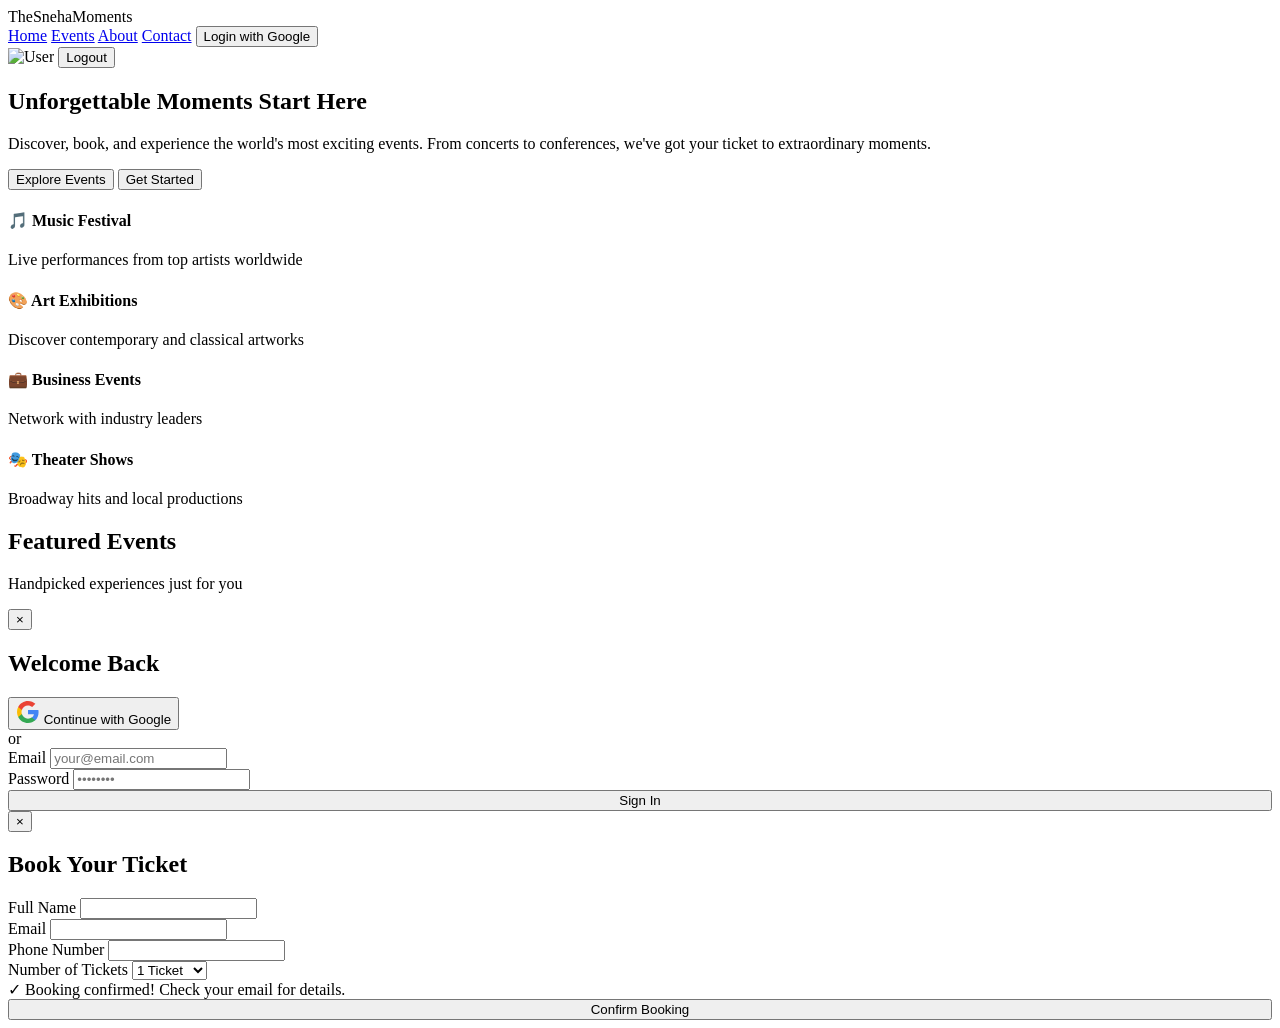
==== src/main/resources/static/index.html @ 15d01937 "Initial commit - full event management system" ====
<!DOCTYPE html>
<html lang="en">
<head>
    <meta charset="UTF-8">
    <title>TheSnehaMoments</title>
    <link rel="stylesheet" href="/css/style.css">
    <script src="/js/script.js"></script>
</head>
<body>
<div class="bg-animation"></div>

<!-- Navigation -->
<nav>
    <div class="nav-container">
        <div class="logo">TheSnehaMoments</div>
        <div class="nav-links">
            <a href="#home">Home</a>
            <a href="#events">Events</a>
            <a href="#about">About</a>
            <a href="#contact">Contact</a>
            <button class="btn-login" id="navLoginBtn">Login with Google</button>
        </div>
        <div class="user-profile" id="userProfile">
            <img class="user-avatar" id="userAvatar" src="" alt="User">
            <span class="user-name" id="userName"></span>
            <button class="logout-btn" id="logoutBtn">Logout</button>
        </div>
    </div>
</nav>

<!-- Hero Section -->
<section class="hero" id="home">
    <div class="hero-content">
        <div class="hero-text">
            <h1>Unforgettable Moments Start Here</h1>
            <p>Discover, book, and experience the world's most exciting events. From concerts to conferences, we've got your ticket to extraordinary moments.</p>
            <div class="hero-buttons">
                <button class="btn-primary" onclick="document.getElementById('events').scrollIntoView({behavior: 'smooth'})">Explore Events</button>
                <button class="btn-secondary" id="heroLoginBtn">Get Started</button>
            </div>
        </div>
        <div class="hero-image">
            <div class="event-cards-showcase">
                <div class="showcase-card">
                    <h4>🎵 Music Festival</h4>
                    <p>Live performances from top artists worldwide</p>
                </div>
                <div class="showcase-card">
                    <h4>🎨 Art Exhibitions</h4>
                    <p>Discover contemporary and classical artworks</p>
                </div>
                <div class="showcase-card">
                    <h4>💼 Business Events</h4>
                    <p>Network with industry leaders</p>
                </div>
                <div class="showcase-card">
                    <h4>🎭 Theater Shows</h4>
                    <p>Broadway hits and local productions</p>
                </div>
            </div>
        </div>
    </div>
</section>

<!-- Events Section -->
<section class="events-section" id="events">
    <div class="section-header">
        <h2>Featured Events</h2>
        <p>Handpicked experiences just for you</p>
    </div>
    <div class="events-grid" id="eventsGrid">
        <!-- Events will be dynamically loaded here -->
    </div>
</section>

<!-- Login Modal -->
<div class="modal" id="loginModal">
    <div class="modal-content">
        <button class="close-modal" onclick="closeModal('loginModal')">&times;</button>
        <h2>Welcome Back</h2>
        <button class="google-login-btn" id="googleLoginBtn">
            <svg width="24" height="24" viewBox="0 0 24 24">
                <path fill="#4285F4" d="M22.56 12.25c0-.78-.07-1.53-.2-2.25H12v4.26h5.92c-.26 1.37-1.04 2.53-2.21 3.31v2.77h3.57c2.08-1.92 3.28-4.74 3.28-8.09z"/>
                <path fill="#34A853" d="M12 23c2.97 0 5.46-.98 7.28-2.66l-3.57-2.77c-.98.66-2.23 1.06-3.71 1.06-2.86 0-5.29-1.93-6.16-4.53H2.18v2.84C3.99 20.53 7.7 23 12 23z"/>
                <path fill="#FBBC05" d="M5.84 14.09c-.22-.66-.35-1.36-.35-2.09s.13-1.43.35-2.09V7.07H2.18C1.43 8.55 1 10.22 1 12s.43 3.45 1.18 4.93l2.85-2.22.81-.62z"/>
                <path fill="#EA4335" d="M12 5.38c1.62 0 3.06.56 4.21 1.64l3.15-3.15C17.45 2.09 14.97 1 12 1 7.7 1 3.99 3.47 2.18 7.07l3.66 2.84c.87-2.6 3.3-4.53 6.16-4.53z"/>
            </svg>
            Continue with Google
        </button>
        <div class="divider">or</div>
        <form id="emailLoginForm">
            <div class="form-group">
                <label>Email</label>
                <input type="email" id="loginEmail" placeholder="your@email.com" required>
            </div>
            <div class="form-group">
                <label>Password</label>
                <input type="password" id="loginPassword" placeholder="••••••••" required>
            </div>
            <button type="submit" class="btn-primary" style="width: 100%;">Sign In</button>
        </form>
    </div>
</div>

<!-- Booking Modal -->
<div class="modal" id="bookingModal">
    <div class="modal-content">
        <button class="close-modal" onclick="closeModal('bookingModal')">&times;</button>
        <h2>Book Your Ticket</h2>
        <div id="bookingForm">
            <form id="ticketBookingForm">
                <div class="form-group">
                    <label>Full Name</label>
                    <input type="text" id="bookingName" required>
                </div>
                <div class="form-group">
                    <label>Email</label>
                    <input type="email" id="bookingEmail" required>
                </div>
                <div class="form-group">
                    <label>Phone Number</label>
                    <input type="tel" id="bookingPhone" required>
                </div>
                <div class="form-group">
                    <label>Number of Tickets</label>
                    <select id="ticketQuantity" required>
                        <option value="1">1 Ticket</option>
                        <option value="2">2 Tickets</option>
                        <option value="3">3 Tickets</option>
                        <option value="4">4 Tickets</option>
                        <option value="5">5 Tickets</option>
                    </select>
                </div>
                <div class="spinner" id="bookingSpinner"></div>
                <div class="success-message" id="successMessage">
                    ✓ Booking confirmed! Check your email for details.
                </div>
                <button type="submit" class="btn-primary" style="width: 100%;">Confirm Booking</button>
            </form>
        </div>
        <div id="ticketDisplay" style="display: none;">
            <!-- Ticket will be displayed here -->
        </div>
    </div>
</div>
</body>
</html>
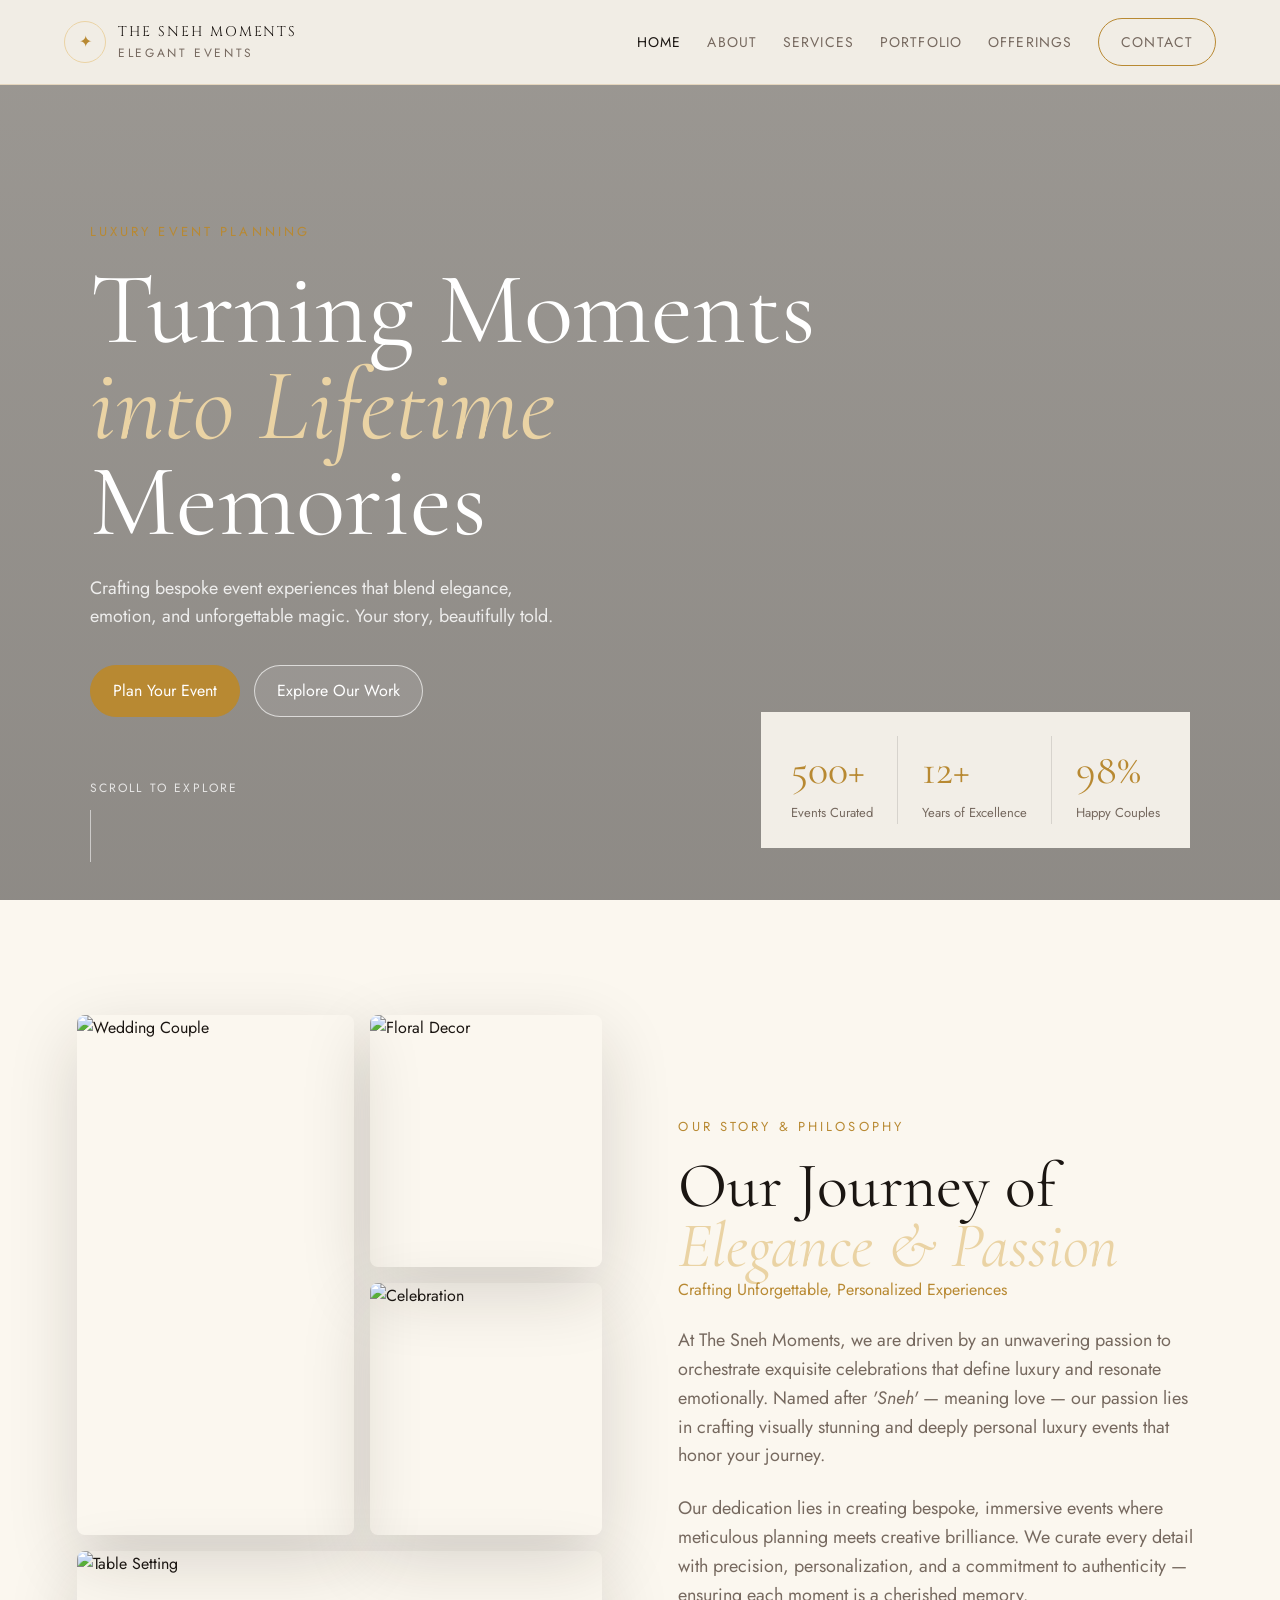
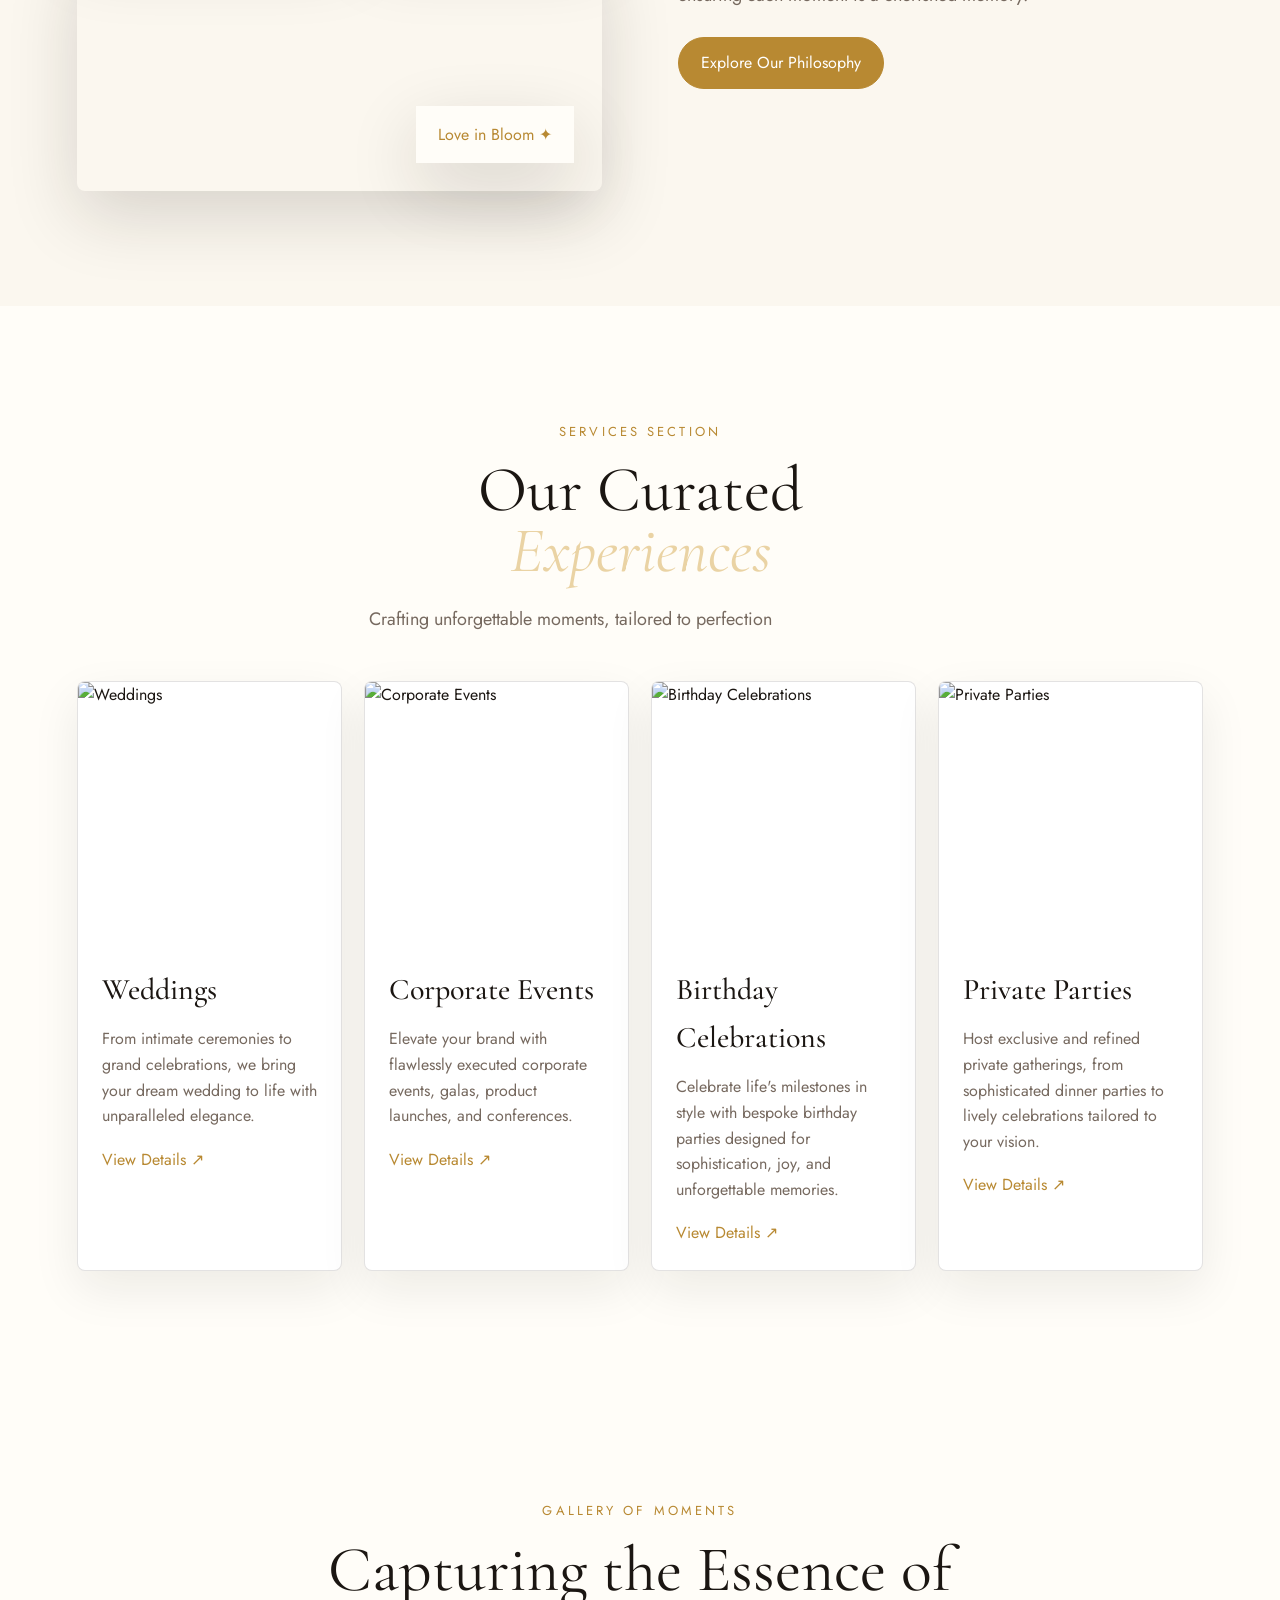
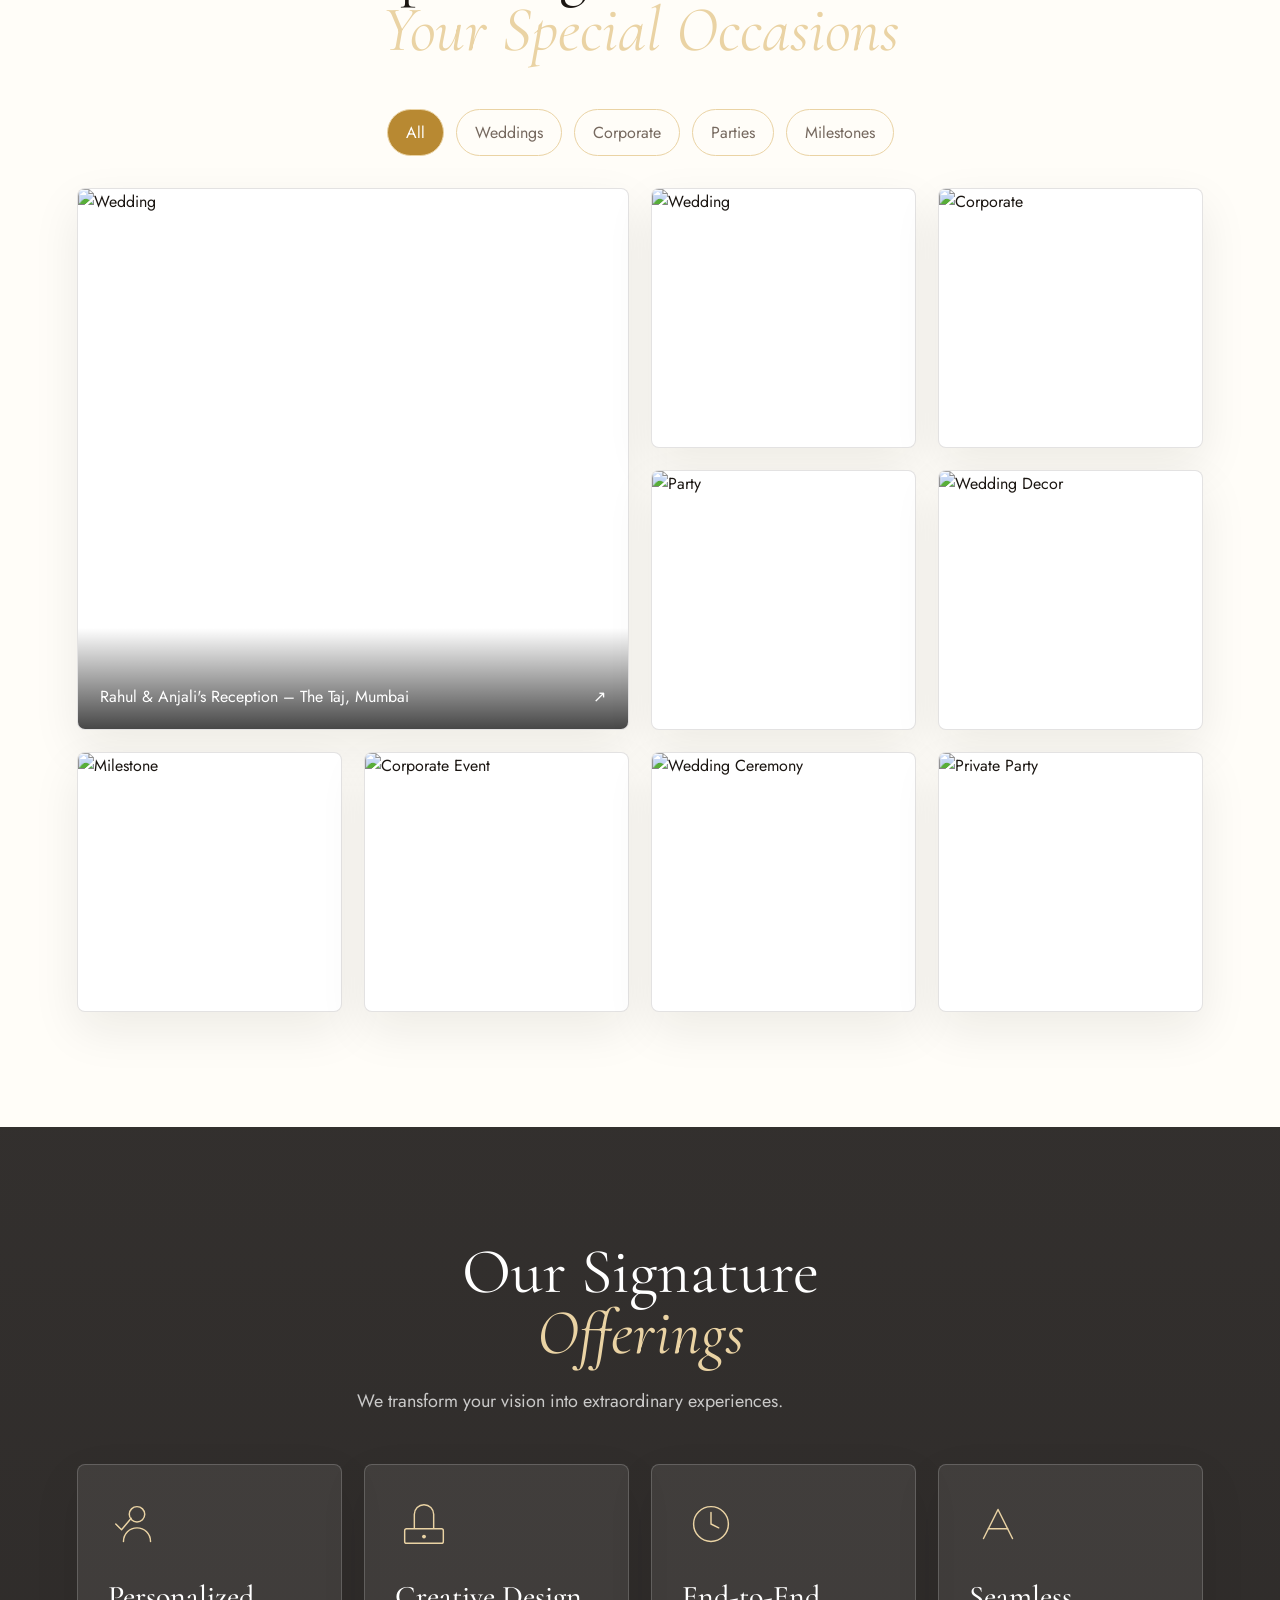
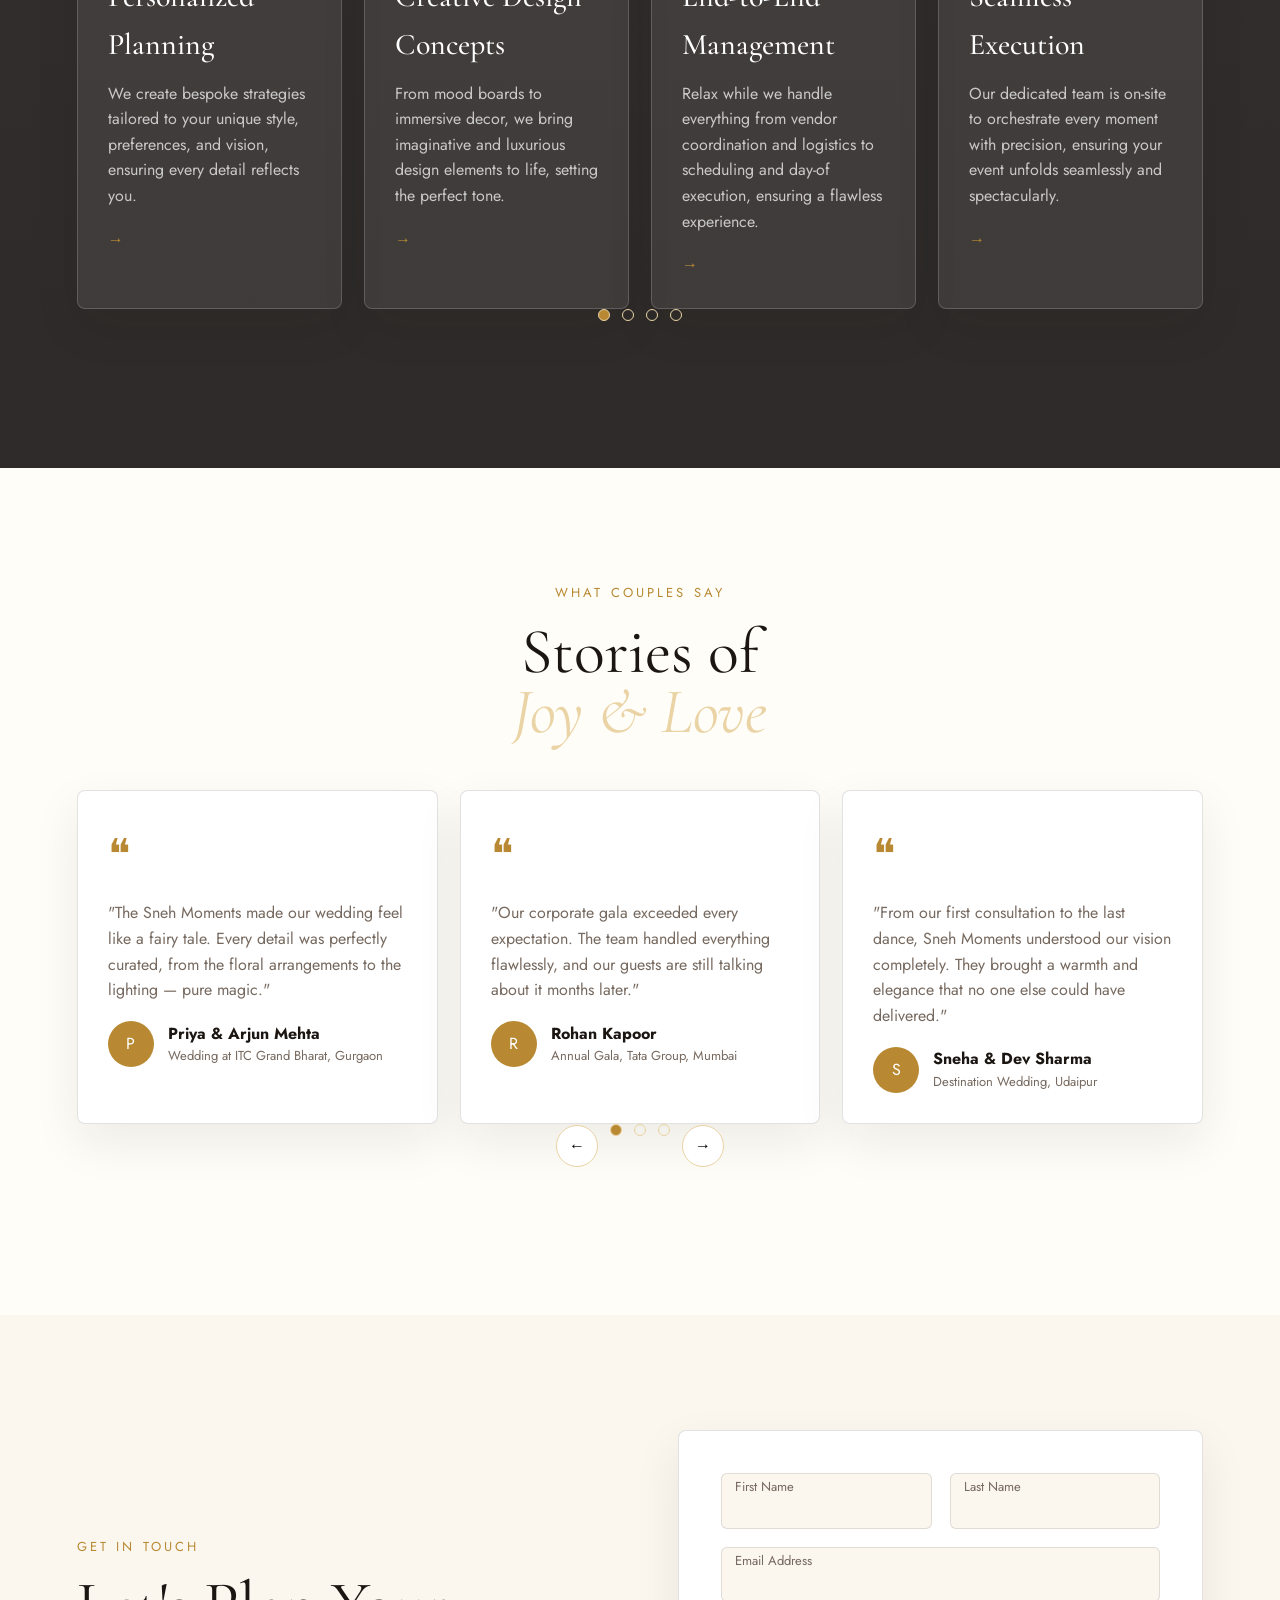
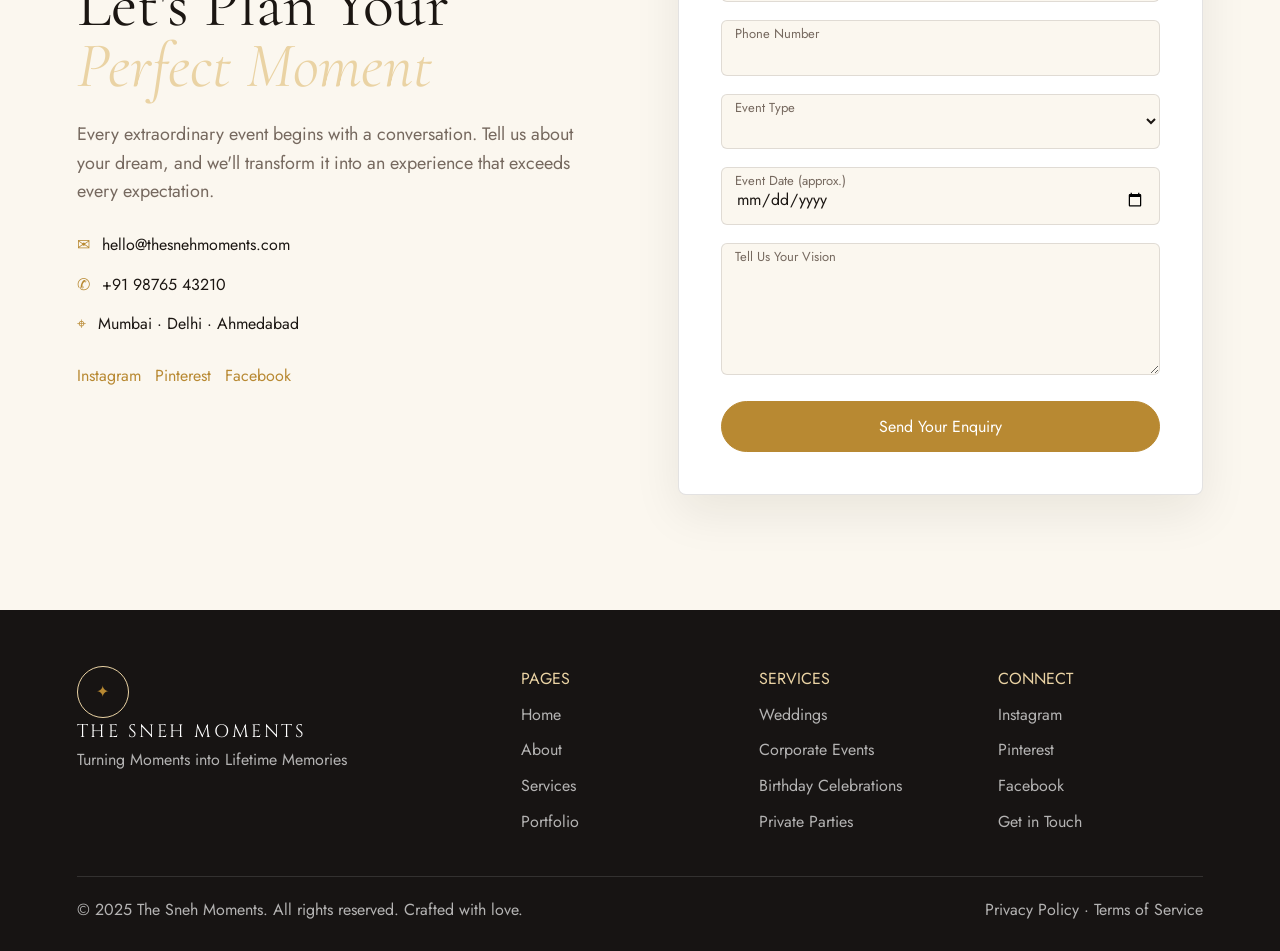
==== commit 4799c4bd: "Update event frontend" ====
--- a/src/main/resources/static/index.html
+++ b/src/main/resources/static/index.html
@@ -1,147 +1,468 @@
 <!DOCTYPE html>
 <html lang="en">
 <head>
-    <meta charset="UTF-8">
-    <title>TheSnehaMoments</title>
-    <link rel="stylesheet" href="/css/style.css">
-    <script src="/js/script.js"></script>
+    <meta charset="UTF-8" />
+    <meta name="viewport" content="width=device-width, initial-scale=1.0" />
+    <title>The Sneh Moments — Luxury Event Planning</title>
+    <link rel="stylesheet" href="css/style.css" />
+    <link rel="preconnect" href="https://fonts.googleapis.com" />
+    <link rel="preconnect" href="https://fonts.gstatic.com" crossorigin />
+    <link href="https://fonts.googleapis.com/css2?family=Cormorant+Garamond:ital,wght@0,300;0,400;0,500;0,600;1,300;1,400&family=Jost:wght@300;400;500&family=Cinzel:wght@400;500&display=swap" rel="stylesheet" />
 </head>
 <body>
-<div class="bg-animation"></div>
-
-<!-- Navigation -->
-<nav>
-    <div class="nav-container">
-        <div class="logo">TheSnehaMoments</div>
-        <div class="nav-links">
-            <a href="#home">Home</a>
-            <a href="#events">Events</a>
-            <a href="#about">About</a>
-            <a href="#contact">Contact</a>
-            <button class="btn-login" id="navLoginBtn">Login with Google</button>
-        </div>
-        <div class="user-profile" id="userProfile">
-            <img class="user-avatar" id="userAvatar" src="" alt="User">
-            <span class="user-name" id="userName"></span>
-            <button class="logout-btn" id="logoutBtn">Logout</button>
-        </div>
-    </div>
-</nav>
-
-<!-- Hero Section -->
+
+<!-- CURSOR -->
+<div class="cursor" id="cursor"></div>
+<div class="cursor-follower" id="cursor-follower"></div>
+
+<!-- ======== NAVBAR ======== -->
+<header class="navbar" id="navbar">
+    <div class="nav-brand">
+        <span class="nav-logo">✦</span>
+        <div>
+            <p class="nav-title">THE SNEH MOMENTS</p>
+            <p class="nav-sub">elegant events</p>
+        </div>
+    </div>
+    <nav class="nav-links">
+        <a href="#home" class="nav-link active" data-label="Home">Home</a>
+        <a href="#about" class="nav-link" data-label="About">About</a>
+        <a href="#services" class="nav-link" data-label="Services">Services</a>
+        <a href="#portfolio" class="nav-link" data-label="Portfolio">Portfolio</a>
+        <a href="#offerings" class="nav-link" data-label="Offerings">Offerings</a>
+        <a href="#contact" class="nav-link cta-nav" data-label="Contact">Contact</a>
+    </nav>
+    <button class="hamburger" id="hamburger" aria-label="Toggle menu">
+        <span></span><span></span><span></span>
+    </button>
+</header>
+
+<!-- Mobile Nav -->
+<div class="mobile-nav" id="mobileNav">
+    <button class="mobile-nav-close" id="mobileClose">✕</button>
+    <a href="#home" class="mobile-nav-link">Home</a>
+    <a href="#about" class="mobile-nav-link">About</a>
+    <a href="#services" class="mobile-nav-link">Services</a>
+    <a href="#portfolio" class="mobile-nav-link">Portfolio</a>
+    <a href="#offerings" class="mobile-nav-link">Offerings</a>
+    <a href="#contact" class="mobile-nav-link">Contact</a>
+</div>
+
+<!-- ======== HERO ======== -->
 <section class="hero" id="home">
+    <div class="hero-bg">
+        <div class="hero-overlay"></div>
+        <div class="bokeh" id="bokeh"></div>
+    </div>
     <div class="hero-content">
-        <div class="hero-text">
-            <h1>Unforgettable Moments Start Here</h1>
-            <p>Discover, book, and experience the world's most exciting events. From concerts to conferences, we've got your ticket to extraordinary moments.</p>
-            <div class="hero-buttons">
-                <button class="btn-primary" onclick="document.getElementById('events').scrollIntoView({behavior: 'smooth'})">Explore Events</button>
-                <button class="btn-secondary" id="heroLoginBtn">Get Started</button>
-            </div>
-        </div>
-        <div class="hero-image">
-            <div class="event-cards-showcase">
-                <div class="showcase-card">
-                    <h4>🎵 Music Festival</h4>
-                    <p>Live performances from top artists worldwide</p>
+        <p class="hero-eyebrow reveal-up">Luxury Event Planning</p>
+        <h1 class="hero-headline reveal-up delay-1">
+            Turning Moments<br />
+            <em>into Lifetime</em><br />
+            Memories
+        </h1>
+        <p class="hero-sub reveal-up delay-2">
+            Crafting bespoke event experiences that blend elegance,<br />
+            emotion, and unforgettable magic. Your story, beautifully told.
+        </p>
+        <div class="hero-btns reveal-up delay-3">
+            <a href="#contact" class="btn btn-gold">Plan Your Event</a>
+            <a href="#portfolio" class="btn btn-outline">Explore Our Work</a>
+        </div>
+    </div>
+    <div class="hero-scroll">
+        <span>Scroll to Explore</span>
+        <div class="scroll-line"></div>
+    </div>
+    <div class="hero-stats">
+        <div class="stat reveal-up delay-2">
+            <span class="stat-num" data-target="500">0</span><span>+</span>
+            <p>Events Curated</p>
+        </div>
+        <div class="stat-divider"></div>
+        <div class="stat reveal-up delay-3">
+            <span class="stat-num" data-target="12">0</span><span>+</span>
+            <p>Years of Excellence</p>
+        </div>
+        <div class="stat-divider"></div>
+        <div class="stat reveal-up delay-4">
+            <span class="stat-num" data-target="98">0</span><span>%</span>
+            <p>Happy Couples</p>
+        </div>
+    </div>
+</section>
+
+<!-- ======== ABOUT ======== -->
+<section class="about" id="about">
+    <div class="about-photos">
+        <div class="about-photo-grid">
+            <div class="photo-card tall reveal-left">
+                <img src="https://images.unsplash.com/photo-1519741497674-611481863552?w=600" alt="Wedding Couple" loading="lazy" />
+            </div>
+            <div class="photo-card small reveal-up delay-1">
+                <img src="https://images.unsplash.com/photo-1511795409834-ef04bbd61622?w=400" alt="Floral Decor" loading="lazy" />
+            </div>
+            <div class="photo-card small reveal-up delay-2">
+                <img src="https://images.unsplash.com/photo-1530103862676-de8c9debad1d?w=400" alt="Celebration" loading="lazy" />
+            </div>
+            <div class="photo-card medium reveal-up delay-3">
+                <img src="https://images.unsplash.com/photo-1464366400600-7168b8af9bc3?w=500" alt="Table Setting" loading="lazy" />
+            </div>
+            <div class="photo-badge">Love in Bloom ✦</div>
+        </div>
+    </div>
+    <div class="about-content reveal-right">
+        <p class="section-eyebrow">Our Story & Philosophy</p>
+        <h2 class="section-heading">Our Journey of<br /><em>Elegance & Passion</em></h2>
+        <p class="section-sub gold-text">Crafting Unforgettable, Personalized Experiences</p>
+        <p class="about-body">
+            At The Sneh Moments, we are driven by an unwavering passion to orchestrate exquisite celebrations that define luxury and resonate emotionally. Named after <em>'Sneh'</em> — meaning love — our passion lies in crafting visually stunning and deeply personal luxury events that honor your journey.
+        </p>
+        <p class="about-body">
+            Our dedication lies in creating bespoke, immersive events where meticulous planning meets creative brilliance. We curate every detail with precision, personalization, and a commitment to authenticity — ensuring each moment is a cherished memory.
+        </p>
+        <a href="#services" class="btn btn-gold mt-2">Explore Our Philosophy</a>
+    </div>
+</section>
+
+<!-- ======== SERVICES ======== -->
+<section class="services" id="services">
+    <div class="services-header">
+        <p class="section-eyebrow">Services Section</p>
+        <h2 class="section-heading">Our Curated<br /><em>Experiences</em></h2>
+        <p class="section-body-text">Crafting unforgettable moments, tailored to perfection</p>
+    </div>
+    <div class="services-grid">
+        <div class="service-card reveal-up delay-1" data-service="weddings">
+            <div class="service-img-wrap">
+                <img src="https://images.unsplash.com/photo-1519741497674-611481863552?w=800" alt="Weddings" loading="lazy" />
+                <div class="service-overlay"></div>
+            </div>
+            <div class="service-content">
+                <h3>Weddings</h3>
+                <p>From intimate ceremonies to grand celebrations, we bring your dream wedding to life with unparalleled elegance.</p>
+                <a href="#contact" class="service-btn">View Details ↗</a>
+            </div>
+        </div>
+        <div class="service-card reveal-up delay-2" data-service="corporate">
+            <div class="service-img-wrap">
+                <img src="https://images.unsplash.com/photo-1540575467063-178a50c2df87?w=800" alt="Corporate Events" loading="lazy" />
+                <div class="service-overlay"></div>
+            </div>
+            <div class="service-content">
+                <h3>Corporate Events</h3>
+                <p>Elevate your brand with flawlessly executed corporate events, galas, product launches, and conferences.</p>
+                <a href="#contact" class="service-btn">View Details ↗</a>
+            </div>
+        </div>
+        <div class="service-card reveal-up delay-3" data-service="birthday">
+            <div class="service-img-wrap">
+                <img src="https://images.unsplash.com/photo-1530103862676-de8c9debad1d?w=800" alt="Birthday Celebrations" loading="lazy" />
+                <div class="service-overlay"></div>
+            </div>
+            <div class="service-content">
+                <h3>Birthday Celebrations</h3>
+                <p>Celebrate life's milestones in style with bespoke birthday parties designed for sophistication, joy, and unforgettable memories.</p>
+                <a href="#contact" class="service-btn">View Details ↗</a>
+            </div>
+        </div>
+        <div class="service-card reveal-up delay-4" data-service="private">
+            <div class="service-img-wrap">
+                <img src="https://images.unsplash.com/photo-1551882547-ff40c63fe5fa?w=800" alt="Private Parties" loading="lazy" />
+                <div class="service-overlay"></div>
+            </div>
+            <div class="service-content">
+                <h3>Private Parties</h3>
+                <p>Host exclusive and refined private gatherings, from sophisticated dinner parties to lively celebrations tailored to your vision.</p>
+                <a href="#contact" class="service-btn">View Details ↗</a>
+            </div>
+        </div>
+    </div>
+</section>
+
+<!-- ======== PORTFOLIO / GALLERY ======== -->
+<section class="portfolio" id="portfolio">
+    <div class="portfolio-header">
+        <p class="section-eyebrow">Gallery of Moments</p>
+        <h2 class="section-heading">Capturing the Essence of<br /><em>Your Special Occasions</em></h2>
+    </div>
+    <div class="portfolio-filters">
+        <button class="filter-btn active" data-filter="all">All</button>
+        <button class="filter-btn" data-filter="weddings">Weddings</button>
+        <button class="filter-btn" data-filter="corporate">Corporate</button>
+        <button class="filter-btn" data-filter="parties">Parties</button>
+        <button class="filter-btn" data-filter="milestones">Milestones</button>
+    </div>
+    <div class="gallery-grid" id="galleryGrid">
+        <div class="gallery-item large" data-category="weddings">
+            <img src="https://images.unsplash.com/photo-1519741497674-611481863552?w=900" alt="Wedding" loading="lazy" />
+            <div class="gallery-caption">
+                <p>Rahul & Anjali's Reception – The Taj, Mumbai</p>
+                <span>↗</span>
+            </div>
+        </div>
+        <div class="gallery-item" data-category="weddings">
+            <img src="https://images.unsplash.com/photo-1465495976277-4387d4b0b4c6?w=600" alt="Wedding" loading="lazy" />
+        </div>
+        <div class="gallery-item" data-category="corporate">
+            <img src="https://images.unsplash.com/photo-1540575467063-178a50c2df87?w=600" alt="Corporate" loading="lazy" />
+        </div>
+        <div class="gallery-item" data-category="parties">
+            <img src="https://images.unsplash.com/photo-1530103862676-de8c9debad1d?w=600" alt="Party" loading="lazy" />
+        </div>
+        <div class="gallery-item" data-category="weddings">
+            <img src="https://images.unsplash.com/photo-1511795409834-ef04bbd61622?w=600" alt="Wedding Decor" loading="lazy" />
+        </div>
+        <div class="gallery-item" data-category="milestones">
+            <img src="https://images.unsplash.com/photo-1464366400600-7168b8af9bc3?w=600" alt="Milestone" loading="lazy" />
+        </div>
+        <div class="gallery-item" data-category="corporate">
+            <img src="https://images.unsplash.com/photo-1587825140708-dfaf72ae4b04?w=600" alt="Corporate Event" loading="lazy" />
+        </div>
+        <div class="gallery-item" data-category="weddings">
+            <img src="https://images.unsplash.com/photo-1562157873-818bc0726f68?w=600" alt="Wedding Ceremony" loading="lazy" />
+        </div>
+        <div class="gallery-item" data-category="parties">
+            <img src="https://images.unsplash.com/photo-1551882547-ff40c63fe5fa?w=600" alt="Private Party" loading="lazy" />
+        </div>
+    </div>
+</section>
+
+<!-- ======== OFFERINGS ======== -->
+<section class="offerings" id="offerings">
+    <div class="offerings-bg"></div>
+    <div class="offerings-header">
+        <h2 class="section-heading light">Our Signature<br /><em>Offerings</em></h2>
+        <p class="section-body-text light">We transform your vision into extraordinary experiences.</p>
+    </div>
+    <div class="offerings-slider" id="offeringsSlider">
+        <div class="offering-card active">
+            <div class="offering-icon">
+                <svg viewBox="0 0 60 60" fill="none" xmlns="http://www.w3.org/2000/svg">
+                    <circle cx="30" cy="20" r="8" stroke="currentColor" stroke-width="1.5"/>
+                    <path d="M16 48c0-7.732 6.268-14 14-14s14 6.268 14 14" stroke="currentColor" stroke-width="1.5" stroke-linecap="round"/>
+                    <path d="M8 30l6 6 10-12" stroke="currentColor" stroke-width="1.5" stroke-linecap="round" stroke-linejoin="round"/>
+                </svg>
+            </div>
+            <h3>Personalized Planning</h3>
+            <p>We create bespoke strategies tailored to your unique style, preferences, and vision, ensuring every detail reflects you.</p>
+            <a href="#contact" class="offering-arrow">→</a>
+        </div>
+        <div class="offering-card">
+            <div class="offering-icon">
+                <svg viewBox="0 0 60 60" fill="none" xmlns="http://www.w3.org/2000/svg">
+                    <rect x="10" y="35" width="40" height="15" rx="2" stroke="currentColor" stroke-width="1.5"/>
+                    <path d="M20 35V20c0-5.523 4.477-10 10-10s10 4.477 10 10v15" stroke="currentColor" stroke-width="1.5"/>
+                    <circle cx="30" cy="43" r="2" fill="currentColor"/>
+                </svg>
+            </div>
+            <h3>Creative Design Concepts</h3>
+            <p>From mood boards to immersive decor, we bring imaginative and luxurious design elements to life, setting the perfect tone.</p>
+            <a href="#contact" class="offering-arrow">→</a>
+        </div>
+        <div class="offering-card">
+            <div class="offering-icon">
+                <svg viewBox="0 0 60 60" fill="none" xmlns="http://www.w3.org/2000/svg">
+                    <circle cx="30" cy="30" r="18" stroke="currentColor" stroke-width="1.5"/>
+                    <path d="M30 18v12l8 4" stroke="currentColor" stroke-width="1.5" stroke-linecap="round" stroke-linejoin="round"/>
+                </svg>
+            </div>
+            <h3>End-to-End Management</h3>
+            <p>Relax while we handle everything from vendor coordination and logistics to scheduling and day-of execution, ensuring a flawless experience.</p>
+            <a href="#contact" class="offering-arrow">→</a>
+        </div>
+        <div class="offering-card">
+            <div class="offering-icon">
+                <svg viewBox="0 0 60 60" fill="none" xmlns="http://www.w3.org/2000/svg">
+                    <path d="M15 45L30 15l15 30" stroke="currentColor" stroke-width="1.5" stroke-linecap="round" stroke-linejoin="round"/>
+                    <path d="M20 35h20" stroke="currentColor" stroke-width="1.5" stroke-linecap="round"/>
+                </svg>
+            </div>
+            <h3>Seamless Execution</h3>
+            <p>Our dedicated team is on-site to orchestrate every moment with precision, ensuring your event unfolds seamlessly and spectacularly.</p>
+            <a href="#contact" class="offering-arrow">→</a>
+        </div>
+    </div>
+    <div class="offerings-dots" id="offeringsDots">
+        <button class="dot active" data-index="0"></button>
+        <button class="dot" data-index="1"></button>
+        <button class="dot" data-index="2"></button>
+        <button class="dot" data-index="3"></button>
+    </div>
+</section>
+
+<!-- ======== TESTIMONIALS ======== -->
+<section class="testimonials" id="testimonials">
+    <div class="testimonials-header">
+        <p class="section-eyebrow">What Couples Say</p>
+        <h2 class="section-heading">Stories of<br /><em>Joy & Love</em></h2>
+    </div>
+    <div class="testimonials-track" id="testimonialsTrack">
+        <div class="testimonial-card">
+            <div class="quote-icon">❝</div>
+            <p>"The Sneh Moments made our wedding feel like a fairy tale. Every detail was perfectly curated, from the floral arrangements to the lighting — pure magic."</p>
+            <div class="testimonial-author">
+                <div class="author-avatar">P</div>
+                <div>
+                    <strong>Priya & Arjun Mehta</strong>
+                    <span>Wedding at ITC Grand Bharat, Gurgaon</span>
                 </div>
-                <div class="showcase-card">
-                    <h4>🎨 Art Exhibitions</h4>
-                    <p>Discover contemporary and classical artworks</p>
+            </div>
+        </div>
+        <div class="testimonial-card">
+            <div class="quote-icon">❝</div>
+            <p>"Our corporate gala exceeded every expectation. The team handled everything flawlessly, and our guests are still talking about it months later."</p>
+            <div class="testimonial-author">
+                <div class="author-avatar">R</div>
+                <div>
+                    <strong>Rohan Kapoor</strong>
+                    <span>Annual Gala, Tata Group, Mumbai</span>
                 </div>
-                <div class="showcase-card">
-                    <h4>💼 Business Events</h4>
-                    <p>Network with industry leaders</p>
+            </div>
+        </div>
+        <div class="testimonial-card">
+            <div class="quote-icon">❝</div>
+            <p>"From our first consultation to the last dance, Sneh Moments understood our vision completely. They brought a warmth and elegance that no one else could have delivered."</p>
+            <div class="testimonial-author">
+                <div class="author-avatar">S</div>
+                <div>
+                    <strong>Sneha & Dev Sharma</strong>
+                    <span>Destination Wedding, Udaipur</span>
                 </div>
-                <div class="showcase-card">
-                    <h4>🎭 Theater Shows</h4>
-                    <p>Broadway hits and local productions</p>
-                </div>
-            </div>
-        </div>
-    </div>
-</section>
-
-<!-- Events Section -->
-<section class="events-section" id="events">
-    <div class="section-header">
-        <h2>Featured Events</h2>
-        <p>Handpicked experiences just for you</p>
-    </div>
-    <div class="events-grid" id="eventsGrid">
-        <!-- Events will be dynamically loaded here -->
-    </div>
-</section>
-
-<!-- Login Modal -->
-<div class="modal" id="loginModal">
-    <div class="modal-content">
-        <button class="close-modal" onclick="closeModal('loginModal')">&times;</button>
-        <h2>Welcome Back</h2>
-        <button class="google-login-btn" id="googleLoginBtn">
-            <svg width="24" height="24" viewBox="0 0 24 24">
-                <path fill="#4285F4" d="M22.56 12.25c0-.78-.07-1.53-.2-2.25H12v4.26h5.92c-.26 1.37-1.04 2.53-2.21 3.31v2.77h3.57c2.08-1.92 3.28-4.74 3.28-8.09z"/>
-                <path fill="#34A853" d="M12 23c2.97 0 5.46-.98 7.28-2.66l-3.57-2.77c-.98.66-2.23 1.06-3.71 1.06-2.86 0-5.29-1.93-6.16-4.53H2.18v2.84C3.99 20.53 7.7 23 12 23z"/>
-                <path fill="#FBBC05" d="M5.84 14.09c-.22-.66-.35-1.36-.35-2.09s.13-1.43.35-2.09V7.07H2.18C1.43 8.55 1 10.22 1 12s.43 3.45 1.18 4.93l2.85-2.22.81-.62z"/>
-                <path fill="#EA4335" d="M12 5.38c1.62 0 3.06.56 4.21 1.64l3.15-3.15C17.45 2.09 14.97 1 12 1 7.7 1 3.99 3.47 2.18 7.07l3.66 2.84c.87-2.6 3.3-4.53 6.16-4.53z"/>
-            </svg>
-            Continue with Google
-        </button>
-        <div class="divider">or</div>
-        <form id="emailLoginForm">
-            <div class="form-group">
-                <label>Email</label>
-                <input type="email" id="loginEmail" placeholder="your@email.com" required>
-            </div>
-            <div class="form-group">
-                <label>Password</label>
-                <input type="password" id="loginPassword" placeholder="••••••••" required>
-            </div>
-            <button type="submit" class="btn-primary" style="width: 100%;">Sign In</button>
-        </form>
-    </div>
-</div>
-
-<!-- Booking Modal -->
-<div class="modal" id="bookingModal">
-    <div class="modal-content">
-        <button class="close-modal" onclick="closeModal('bookingModal')">&times;</button>
-        <h2>Book Your Ticket</h2>
-        <div id="bookingForm">
-            <form id="ticketBookingForm">
+            </div>
+        </div>
+    </div>
+    <div class="testimonial-controls">
+        <button class="t-btn" id="tPrev">←</button>
+        <div class="t-dots" id="tDots">
+            <span class="t-dot active"></span>
+            <span class="t-dot"></span>
+            <span class="t-dot"></span>
+        </div>
+        <button class="t-btn" id="tNext">→</button>
+    </div>
+</section>
+
+<!-- ======== CONTACT ======== -->
+<section class="contact" id="contact">
+    <div class="contact-left reveal-left">
+        <p class="section-eyebrow">Get in Touch</p>
+        <h2 class="section-heading">Let's Plan Your<br /><em>Perfect Moment</em></h2>
+        <p class="about-body">
+            Every extraordinary event begins with a conversation. Tell us about your dream, and we'll transform it into an experience that exceeds every expectation.
+        </p>
+        <div class="contact-info">
+            <div class="contact-item">
+                <span class="contact-icon">✉</span>
+                <span>hello@thesnehmoments.com</span>
+            </div>
+            <div class="contact-item">
+                <span class="contact-icon">✆</span>
+                <span>+91 98765 43210</span>
+            </div>
+            <div class="contact-item">
+                <span class="contact-icon">⌖</span>
+                <span>Mumbai · Delhi · Ahmedabad</span>
+            </div>
+        </div>
+        <div class="social-links">
+            <a href="#" class="social-link">Instagram</a>
+            <a href="#" class="social-link">Pinterest</a>
+            <a href="#" class="social-link">Facebook</a>
+        </div>
+    </div>
+    <div class="contact-right reveal-right">
+        <form class="contact-form" id="contactForm" novalidate>
+            <div class="form-row">
                 <div class="form-group">
-                    <label>Full Name</label>
-                    <input type="text" id="bookingName" required>
+                    <input type="text" id="fname" name="firstName" placeholder=" " required autocomplete="off" />
+                    <label for="fname">First Name</label>
                 </div>
                 <div class="form-group">
-                    <label>Email</label>
-                    <input type="email" id="bookingEmail" required>
+                    <input type="text" id="lname" name="lastName" placeholder=" " required autocomplete="off" />
+                    <label for="lname">Last Name</label>
                 </div>
-                <div class="form-group">
-                    <label>Phone Number</label>
-                    <input type="tel" id="bookingPhone" required>
-                </div>
-                <div class="form-group">
-                    <label>Number of Tickets</label>
-                    <select id="ticketQuantity" required>
-                        <option value="1">1 Ticket</option>
-                        <option value="2">2 Tickets</option>
-                        <option value="3">3 Tickets</option>
-                        <option value="4">4 Tickets</option>
-                        <option value="5">5 Tickets</option>
-                    </select>
-                </div>
-                <div class="spinner" id="bookingSpinner"></div>
-                <div class="success-message" id="successMessage">
-                    ✓ Booking confirmed! Check your email for details.
-                </div>
-                <button type="submit" class="btn-primary" style="width: 100%;">Confirm Booking</button>
-            </form>
-        </div>
-        <div id="ticketDisplay" style="display: none;">
-            <!-- Ticket will be displayed here -->
-        </div>
-    </div>
+            </div>
+            <div class="form-group">
+                <input type="email" id="email" name="email" placeholder=" " required autocomplete="off" />
+                <label for="email">Email Address</label>
+            </div>
+            <div class="form-group">
+                <input type="tel" id="phone" name="phone" placeholder=" " autocomplete="off" />
+                <label for="phone">Phone Number</label>
+            </div>
+            <div class="form-group">
+                <select id="eventType" name="eventType" required>
+                    <option value="" disabled selected></option>
+                    <option value="wedding">Wedding</option>
+                    <option value="corporate">Corporate Event</option>
+                    <option value="birthday">Birthday Celebration</option>
+                    <option value="private">Private Party</option>
+                    <option value="other">Other</option>
+                </select>
+                <label for="eventType" class="select-label">Event Type</label>
+            </div>
+            <div class="form-group">
+                <input type="date" id="eventDate" name="eventDate" placeholder=" " />
+                <label for="eventDate">Event Date (approx.)</label>
+            </div>
+            <div class="form-group">
+                <textarea id="message" name="message" rows="4" placeholder=" " required></textarea>
+                <label for="message">Tell Us Your Vision</label>
+            </div>
+            <button type="submit" class="btn btn-gold full-width" id="submitBtn">
+                <span class="btn-text">Send Your Enquiry</span>
+                <span class="btn-loader" style="display:none">Sending...</span>
+            </button>
+            <div class="form-success" id="formSuccess" style="display:none">
+                ✦ Thank you! We'll be in touch within 24 hours.
+            </div>
+        </form>
+    </div>
+</section>
+
+<!-- ======== FOOTER ======== -->
+<footer class="footer">
+    <div class="footer-top">
+        <div class="footer-brand">
+            <span class="nav-logo large">✦</span>
+            <p class="nav-title large">THE SNEH MOMENTS</p>
+            <p class="footer-tagline">Turning Moments into Lifetime Memories</p>
+        </div>
+        <div class="footer-links-group">
+            <p class="footer-group-title">Pages</p>
+            <a href="#home">Home</a>
+            <a href="#about">About</a>
+            <a href="#services">Services</a>
+            <a href="#portfolio">Portfolio</a>
+        </div>
+        <div class="footer-links-group">
+            <p class="footer-group-title">Services</p>
+            <a href="#services">Weddings</a>
+            <a href="#services">Corporate Events</a>
+            <a href="#services">Birthday Celebrations</a>
+            <a href="#services">Private Parties</a>
+        </div>
+        <div class="footer-links-group">
+            <p class="footer-group-title">Connect</p>
+            <a href="#">Instagram</a>
+            <a href="#">Pinterest</a>
+            <a href="#">Facebook</a>
+            <a href="#contact">Get in Touch</a>
+        </div>
+    </div>
+    <div class="footer-bottom">
+        <p>© 2025 The Sneh Moments. All rights reserved. Crafted with love.</p>
+        <p>Privacy Policy · Terms of Service</p>
+    </div>
+</footer>
+
+<!-- Lightbox -->
+<div class="lightbox" id="lightbox">
+    <button class="lightbox-close" id="lightboxClose">✕</button>
+    <img class="lightbox-img" id="lightboxImg" src="" alt="" />
 </div>
+
+<script src="js/script.js"></script>
 </body>
-</html>+</html>
--- a/src/main/resources/static/css/style.css
+++ b/src/main/resources/static/css/style.css
@@ -0,0 +1,814 @@
+:root {
+    --ink: #1b1612;
+    --muted: #76695f;
+    --cream: #fbf7ef;
+    --paper: #fffdf8;
+    --gold: #b88932;
+    --gold-soft: #ead3a4;
+    --rose: #a95d55;
+    --charcoal: #171413;
+    --line: rgba(27, 22, 18, 0.12);
+    --shadow: 0 24px 70px rgba(31, 24, 18, 0.16);
+}
+
+* {
+    box-sizing: border-box;
+    margin: 0;
+    padding: 0;
+}
+
+html {
+    scroll-behavior: smooth;
+}
+
+body {
+    background: var(--cream);
+    color: var(--ink);
+    font-family: "Jost", Arial, sans-serif;
+    line-height: 1.6;
+    overflow-x: hidden;
+}
+
+img {
+    display: block;
+    width: 100%;
+    height: 100%;
+    object-fit: cover;
+}
+
+a {
+    color: inherit;
+    text-decoration: none;
+}
+
+button,
+input,
+select,
+textarea {
+    font: inherit;
+}
+
+.cursor,
+.cursor-follower,
+.bokeh {
+    display: none;
+}
+
+.navbar {
+    align-items: center;
+    background: rgba(251, 247, 239, 0.9);
+    border-bottom: 1px solid rgba(184, 137, 50, 0.22);
+    display: flex;
+    gap: 28px;
+    justify-content: space-between;
+    left: 0;
+    padding: 18px clamp(20px, 5vw, 72px);
+    position: fixed;
+    right: 0;
+    top: 0;
+    z-index: 50;
+    backdrop-filter: blur(18px);
+}
+
+.nav-brand {
+    align-items: center;
+    display: flex;
+    gap: 12px;
+}
+
+.nav-logo {
+    align-items: center;
+    border: 1px solid var(--gold-soft);
+    border-radius: 50%;
+    color: var(--gold);
+    display: inline-flex;
+    height: 42px;
+    justify-content: center;
+    width: 42px;
+}
+
+.nav-logo.large {
+    height: 52px;
+    width: 52px;
+}
+
+.nav-title {
+    font-family: "Cinzel", serif;
+    font-size: 14px;
+    letter-spacing: 0.14em;
+}
+
+.nav-title.large {
+    font-size: 18px;
+}
+
+.nav-sub {
+    color: var(--muted);
+    font-size: 12px;
+    letter-spacing: 0.22em;
+    text-transform: uppercase;
+}
+
+.nav-links {
+    align-items: center;
+    display: flex;
+    gap: 26px;
+}
+
+.nav-link {
+    color: var(--muted);
+    font-size: 14px;
+    letter-spacing: 0.08em;
+    text-transform: uppercase;
+}
+
+.nav-link:hover,
+.nav-link.active {
+    color: var(--ink);
+}
+
+.cta-nav,
+.btn {
+    border: 1px solid var(--gold);
+    border-radius: 999px;
+    display: inline-flex;
+    justify-content: center;
+    padding: 12px 22px;
+}
+
+.hamburger {
+    background: transparent;
+    border: 0;
+    display: none;
+    height: 38px;
+    width: 42px;
+}
+
+.hamburger span {
+    background: var(--ink);
+    display: block;
+    height: 2px;
+    margin: 7px 0;
+    width: 100%;
+}
+
+.mobile-nav {
+    background: var(--paper);
+    box-shadow: var(--shadow);
+    display: grid;
+    gap: 18px;
+    max-width: 360px;
+    padding: 28px;
+    position: fixed;
+    right: 18px;
+    top: 82px;
+    transform: translateY(-16px);
+    opacity: 0;
+    pointer-events: none;
+    transition: 0.25s ease;
+    width: calc(100vw - 36px);
+    z-index: 60;
+}
+
+.mobile-nav.open {
+    opacity: 1;
+    pointer-events: auto;
+    transform: translateY(0);
+}
+
+.mobile-nav-close {
+    background: transparent;
+    border: 0;
+    justify-self: end;
+}
+
+.mobile-nav-link {
+    border-bottom: 1px solid var(--line);
+    padding-bottom: 10px;
+}
+
+.hero {
+    background: linear-gradient(rgba(23, 20, 19, 0.42), rgba(23, 20, 19, 0.48)), url("https://images.unsplash.com/photo-1519225421980-715cb0215aed?w=1800") center/cover;
+    color: white;
+    min-height: 100vh;
+    padding: 150px clamp(22px, 7vw, 96px) 90px;
+    position: relative;
+}
+
+.hero-bg {
+    display: none;
+}
+
+.hero-content {
+    max-width: 760px;
+    padding-top: 8vh;
+}
+
+.hero-eyebrow,
+.section-eyebrow {
+    color: var(--gold);
+    font-size: 13px;
+    letter-spacing: 0.24em;
+    margin-bottom: 18px;
+    text-transform: uppercase;
+}
+
+.hero-headline,
+.section-heading {
+    font-family: "Cormorant Garamond", Georgia, serif;
+    font-size: clamp(48px, 8vw, 112px);
+    font-weight: 400;
+    letter-spacing: 0;
+    line-height: 0.94;
+}
+
+.hero-headline em,
+.section-heading em {
+    color: var(--gold-soft);
+    font-style: italic;
+}
+
+.section-heading {
+    color: var(--ink);
+    font-size: clamp(38px, 5vw, 72px);
+}
+
+.section-heading.light {
+    color: white;
+}
+
+.hero-sub,
+.section-body-text,
+.about-body {
+    color: rgba(255, 255, 255, 0.84);
+    font-size: 18px;
+    margin-top: 24px;
+    max-width: 680px;
+}
+
+.section-body-text,
+.about-body {
+    color: var(--muted);
+}
+
+.hero-btns {
+    display: flex;
+    flex-wrap: wrap;
+    gap: 14px;
+    margin-top: 34px;
+}
+
+.btn-gold {
+    background: var(--gold);
+    color: white;
+}
+
+.btn-outline {
+    background: rgba(255, 255, 255, 0.08);
+    border-color: rgba(255, 255, 255, 0.65);
+    color: white;
+}
+
+.hero-scroll {
+    bottom: 38px;
+    color: rgba(255, 255, 255, 0.78);
+    font-size: 12px;
+    left: clamp(22px, 7vw, 96px);
+    letter-spacing: 0.18em;
+    position: absolute;
+    text-transform: uppercase;
+}
+
+.scroll-line {
+    background: rgba(255, 255, 255, 0.55);
+    height: 52px;
+    margin-top: 12px;
+    width: 1px;
+}
+
+.hero-stats {
+    background: rgba(251, 247, 239, 0.92);
+    bottom: 52px;
+    color: var(--ink);
+    display: flex;
+    gap: 24px;
+    padding: 24px 30px;
+    position: absolute;
+    right: clamp(22px, 7vw, 96px);
+}
+
+.stat-num,
+.stat span {
+    color: var(--gold);
+    font-family: "Cormorant Garamond", serif;
+    font-size: 42px;
+}
+
+.stat p {
+    color: var(--muted);
+    font-size: 13px;
+}
+
+.stat-divider {
+    background: var(--line);
+    width: 1px;
+}
+
+section:not(.hero) {
+    padding: clamp(72px, 9vw, 130px) clamp(20px, 6vw, 86px);
+}
+
+.about,
+.contact {
+    align-items: center;
+    display: grid;
+    gap: clamp(38px, 6vw, 80px);
+    grid-template-columns: minmax(0, 1fr) minmax(0, 1fr);
+}
+
+.about-photo-grid {
+    display: grid;
+    gap: 16px;
+    grid-template-columns: 1.2fr 1fr;
+    position: relative;
+}
+
+.photo-card {
+    border-radius: 8px;
+    box-shadow: var(--shadow);
+    overflow: hidden;
+}
+
+.photo-card.tall {
+    grid-row: span 2;
+    min-height: 520px;
+}
+
+.photo-card.small {
+    min-height: 245px;
+}
+
+.photo-card.medium {
+    grid-column: span 2;
+    min-height: 240px;
+}
+
+.photo-badge {
+    background: var(--paper);
+    bottom: 28px;
+    box-shadow: var(--shadow);
+    color: var(--gold);
+    padding: 16px 22px;
+    position: absolute;
+    right: 28px;
+}
+
+.gold-text {
+    color: var(--gold);
+}
+
+.mt-2 {
+    margin-top: 28px;
+}
+
+.services,
+.portfolio,
+.testimonials {
+    background: var(--paper);
+}
+
+.services-header,
+.portfolio-header,
+.offerings-header,
+.testimonials-header {
+    margin: 0 auto 48px;
+    max-width: 820px;
+    text-align: center;
+}
+
+.services-grid,
+.gallery-grid {
+    display: grid;
+    gap: 22px;
+    grid-template-columns: repeat(4, minmax(0, 1fr));
+}
+
+.service-card,
+.gallery-item,
+.offering-card,
+.testimonial-card,
+.contact-form {
+    background: white;
+    border: 1px solid var(--line);
+    border-radius: 8px;
+    box-shadow: 0 18px 48px rgba(31, 24, 18, 0.08);
+    overflow: hidden;
+}
+
+.service-img-wrap {
+    height: 260px;
+}
+
+.service-content {
+    padding: 24px;
+}
+
+.service-content h3,
+.offering-card h3 {
+    font-family: "Cormorant Garamond", serif;
+    font-size: 30px;
+    font-weight: 500;
+}
+
+.service-content p,
+.offering-card p,
+.testimonial-card p {
+    color: var(--muted);
+    margin: 12px 0 18px;
+}
+
+.service-btn,
+.offering-arrow {
+    color: var(--gold);
+}
+
+.portfolio-filters,
+.offerings-dots,
+.testimonial-controls,
+.t-dots {
+    align-items: center;
+    display: flex;
+    flex-wrap: wrap;
+    gap: 12px;
+    justify-content: center;
+    margin-bottom: 32px;
+}
+
+.filter-btn,
+.dot,
+.t-btn,
+.t-dot {
+    border: 1px solid var(--gold-soft);
+    cursor: pointer;
+}
+
+.filter-btn {
+    background: transparent;
+    border-radius: 999px;
+    color: var(--muted);
+    padding: 10px 18px;
+}
+
+.filter-btn.active,
+.filter-btn:hover {
+    background: var(--gold);
+    color: white;
+}
+
+.gallery-item {
+    cursor: pointer;
+    min-height: 260px;
+    position: relative;
+}
+
+.gallery-item.large {
+    grid-column: span 2;
+    grid-row: span 2;
+}
+
+.gallery-caption {
+    background: linear-gradient(transparent, rgba(0, 0, 0, 0.72));
+    bottom: 0;
+    color: white;
+    display: flex;
+    justify-content: space-between;
+    left: 0;
+    padding: 56px 22px 20px;
+    position: absolute;
+    right: 0;
+}
+
+.gallery-item.hidden {
+    display: none;
+}
+
+.offerings {
+    background: linear-gradient(rgba(23, 20, 19, 0.88), rgba(23, 20, 19, 0.9)), url("https://images.unsplash.com/photo-1464366400600-7168b8af9bc3?w=1800") center/cover;
+    color: white;
+}
+
+.section-body-text.light {
+    color: rgba(255, 255, 255, 0.74);
+}
+
+.offerings-slider {
+    display: grid;
+    gap: 22px;
+    grid-template-columns: repeat(4, minmax(0, 1fr));
+}
+
+.offering-card {
+    background: rgba(255, 255, 255, 0.08);
+    border-color: rgba(255, 255, 255, 0.18);
+    color: white;
+    padding: 30px;
+}
+
+.offering-card p {
+    color: rgba(255, 255, 255, 0.72);
+}
+
+.offering-icon {
+    color: var(--gold-soft);
+    height: 58px;
+    margin-bottom: 20px;
+    width: 58px;
+}
+
+.dot,
+.t-dot {
+    background: transparent;
+    border-radius: 50%;
+    height: 12px;
+    width: 12px;
+}
+
+.dot.active,
+.t-dot.active {
+    background: var(--gold);
+}
+
+.testimonials-track {
+    display: grid;
+    gap: 22px;
+    grid-template-columns: repeat(3, minmax(0, 1fr));
+}
+
+.testimonial-card {
+    padding: 30px;
+}
+
+.quote-icon {
+    color: var(--gold);
+    font-size: 42px;
+}
+
+.testimonial-author {
+    align-items: center;
+    display: flex;
+    gap: 14px;
+}
+
+.author-avatar {
+    align-items: center;
+    background: var(--gold);
+    border-radius: 50%;
+    color: white;
+    display: flex;
+    height: 46px;
+    justify-content: center;
+    width: 46px;
+}
+
+.testimonial-author span {
+    color: var(--muted);
+    display: block;
+    font-size: 13px;
+}
+
+.t-btn {
+    background: white;
+    border-radius: 50%;
+    height: 42px;
+    width: 42px;
+}
+
+.contact-info,
+.social-links {
+    display: grid;
+    gap: 14px;
+    margin-top: 26px;
+}
+
+.contact-item {
+    align-items: center;
+    display: flex;
+    gap: 12px;
+}
+
+.contact-icon {
+    color: var(--gold);
+}
+
+.social-links {
+    display: flex;
+    flex-wrap: wrap;
+}
+
+.social-link {
+    color: var(--gold);
+}
+
+.contact-form {
+    display: grid;
+    gap: 18px;
+    padding: clamp(24px, 4vw, 42px);
+}
+
+.form-row {
+    display: grid;
+    gap: 18px;
+    grid-template-columns: 1fr 1fr;
+}
+
+.form-group {
+    position: relative;
+}
+
+.form-group input,
+.form-group select,
+.form-group textarea {
+    background: var(--cream);
+    border: 1px solid var(--line);
+    border-radius: 6px;
+    color: var(--ink);
+    padding: 18px 14px 10px;
+    width: 100%;
+}
+
+.form-group label {
+    color: var(--muted);
+    font-size: 13px;
+    left: 14px;
+    position: absolute;
+    top: 4px;
+}
+
+.full-width {
+    width: 100%;
+}
+
+.form-success {
+    color: var(--gold);
+    text-align: center;
+}
+
+.footer {
+    background: var(--charcoal);
+    color: white;
+    padding: 56px clamp(20px, 6vw, 86px) 28px;
+}
+
+.footer-top {
+    display: grid;
+    gap: 34px;
+    grid-template-columns: 2fr repeat(3, 1fr);
+}
+
+.footer-tagline,
+.footer-bottom,
+.footer-links-group a {
+    color: rgba(255, 255, 255, 0.68);
+}
+
+.footer-links-group {
+    display: grid;
+    gap: 10px;
+}
+
+.footer-group-title {
+    color: var(--gold-soft);
+    text-transform: uppercase;
+}
+
+.footer-bottom {
+    border-top: 1px solid rgba(255, 255, 255, 0.12);
+    display: flex;
+    justify-content: space-between;
+    margin-top: 42px;
+    padding-top: 20px;
+}
+
+.lightbox {
+    align-items: center;
+    background: rgba(0, 0, 0, 0.86);
+    display: flex;
+    inset: 0;
+    justify-content: center;
+    opacity: 0;
+    pointer-events: none;
+    position: fixed;
+    transition: 0.2s ease;
+    z-index: 100;
+}
+
+.lightbox.open {
+    opacity: 1;
+    pointer-events: auto;
+}
+
+.lightbox-img {
+    border-radius: 8px;
+    max-height: 86vh;
+    max-width: 88vw;
+    object-fit: contain;
+}
+
+.lightbox-close {
+    background: white;
+    border: 0;
+    border-radius: 50%;
+    height: 42px;
+    position: absolute;
+    right: 28px;
+    top: 28px;
+    width: 42px;
+}
+
+.reveal-up,
+.reveal-left,
+.reveal-right {
+    opacity: 1;
+}
+
+@media (max-width: 1050px) {
+    .nav-links {
+        display: none;
+    }
+
+    .hamburger {
+        display: block;
+    }
+
+    .hero-stats,
+    .services-grid,
+    .offerings-slider,
+    .testimonials-track,
+    .footer-top {
+        grid-template-columns: repeat(2, minmax(0, 1fr));
+    }
+
+    .hero-stats {
+        display: grid;
+        position: static;
+        margin-top: 56px;
+        max-width: 620px;
+    }
+
+    .stat-divider {
+        display: none;
+    }
+
+    .gallery-grid {
+        grid-template-columns: repeat(2, minmax(0, 1fr));
+    }
+}
+
+@media (max-width: 760px) {
+    .navbar {
+        padding: 14px 18px;
+    }
+
+    .nav-title {
+        font-size: 12px;
+    }
+
+    .hero {
+        padding: 118px 20px 56px;
+    }
+
+    .hero-sub br,
+    .hero-scroll {
+        display: none;
+    }
+
+    .hero-stats,
+    .about,
+    .contact,
+    .services-grid,
+    .gallery-grid,
+    .offerings-slider,
+    .testimonials-track,
+    .footer-top,
+    .form-row {
+        grid-template-columns: 1fr;
+    }
+
+    .gallery-item.large {
+        grid-column: span 1;
+        grid-row: span 1;
+    }
+
+    .photo-card.tall,
+    .photo-card.small,
+    .photo-card.medium,
+    .service-img-wrap,
+    .gallery-item {
+        min-height: 250px;
+    }
+
+    .footer-bottom {
+        display: grid;
+        gap: 10px;
+    }
+}
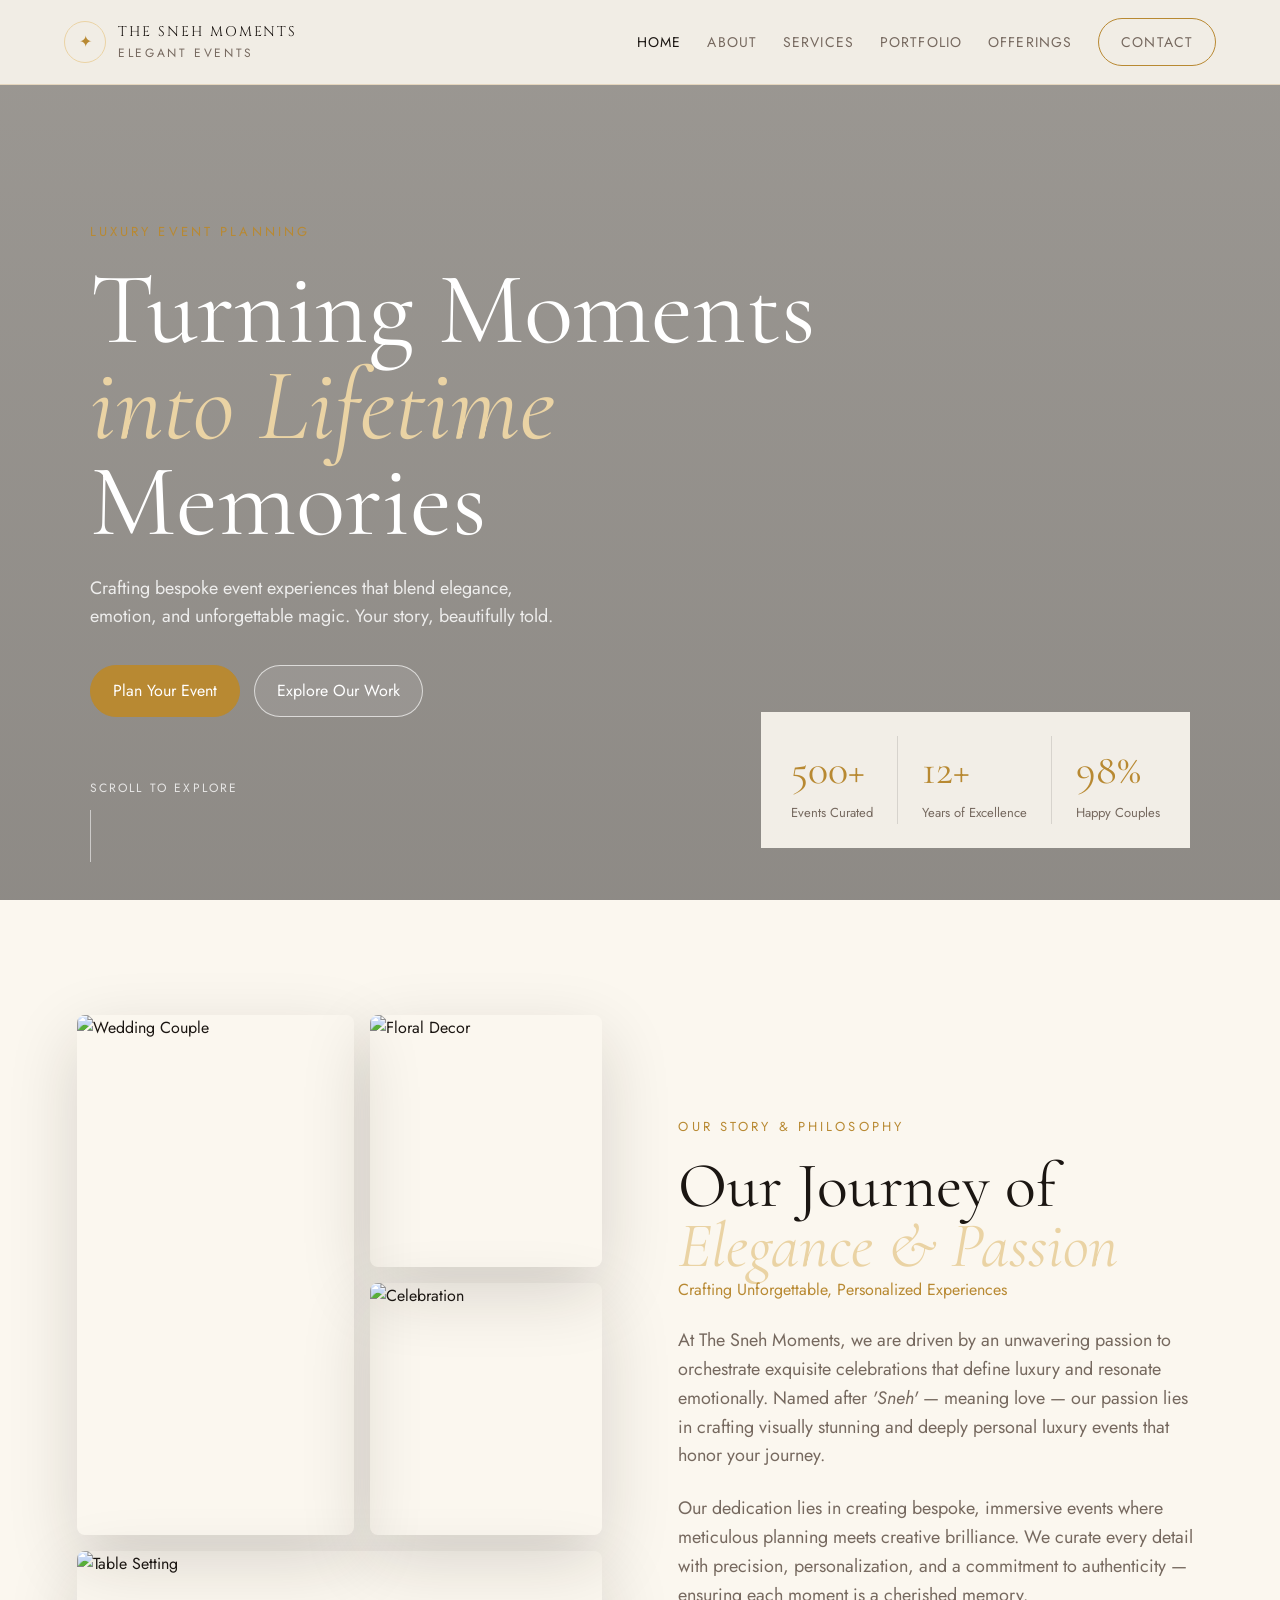
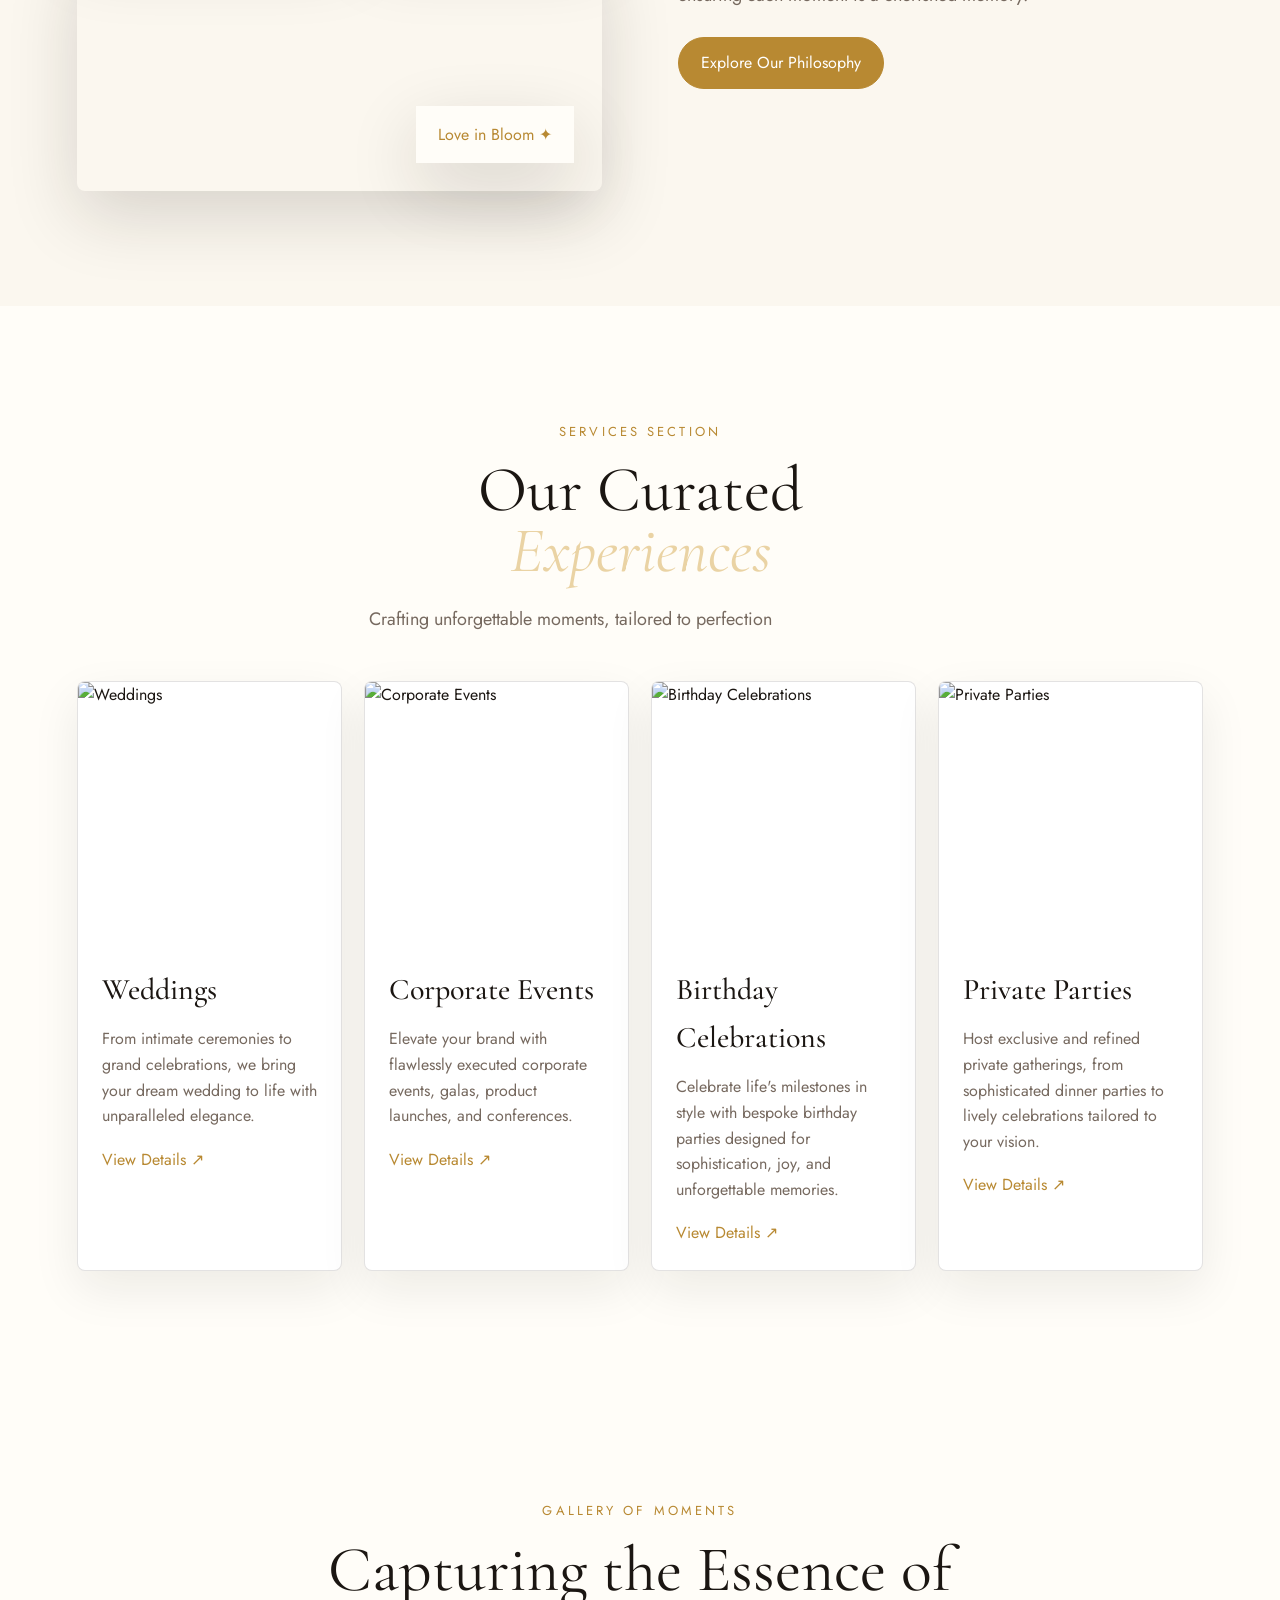
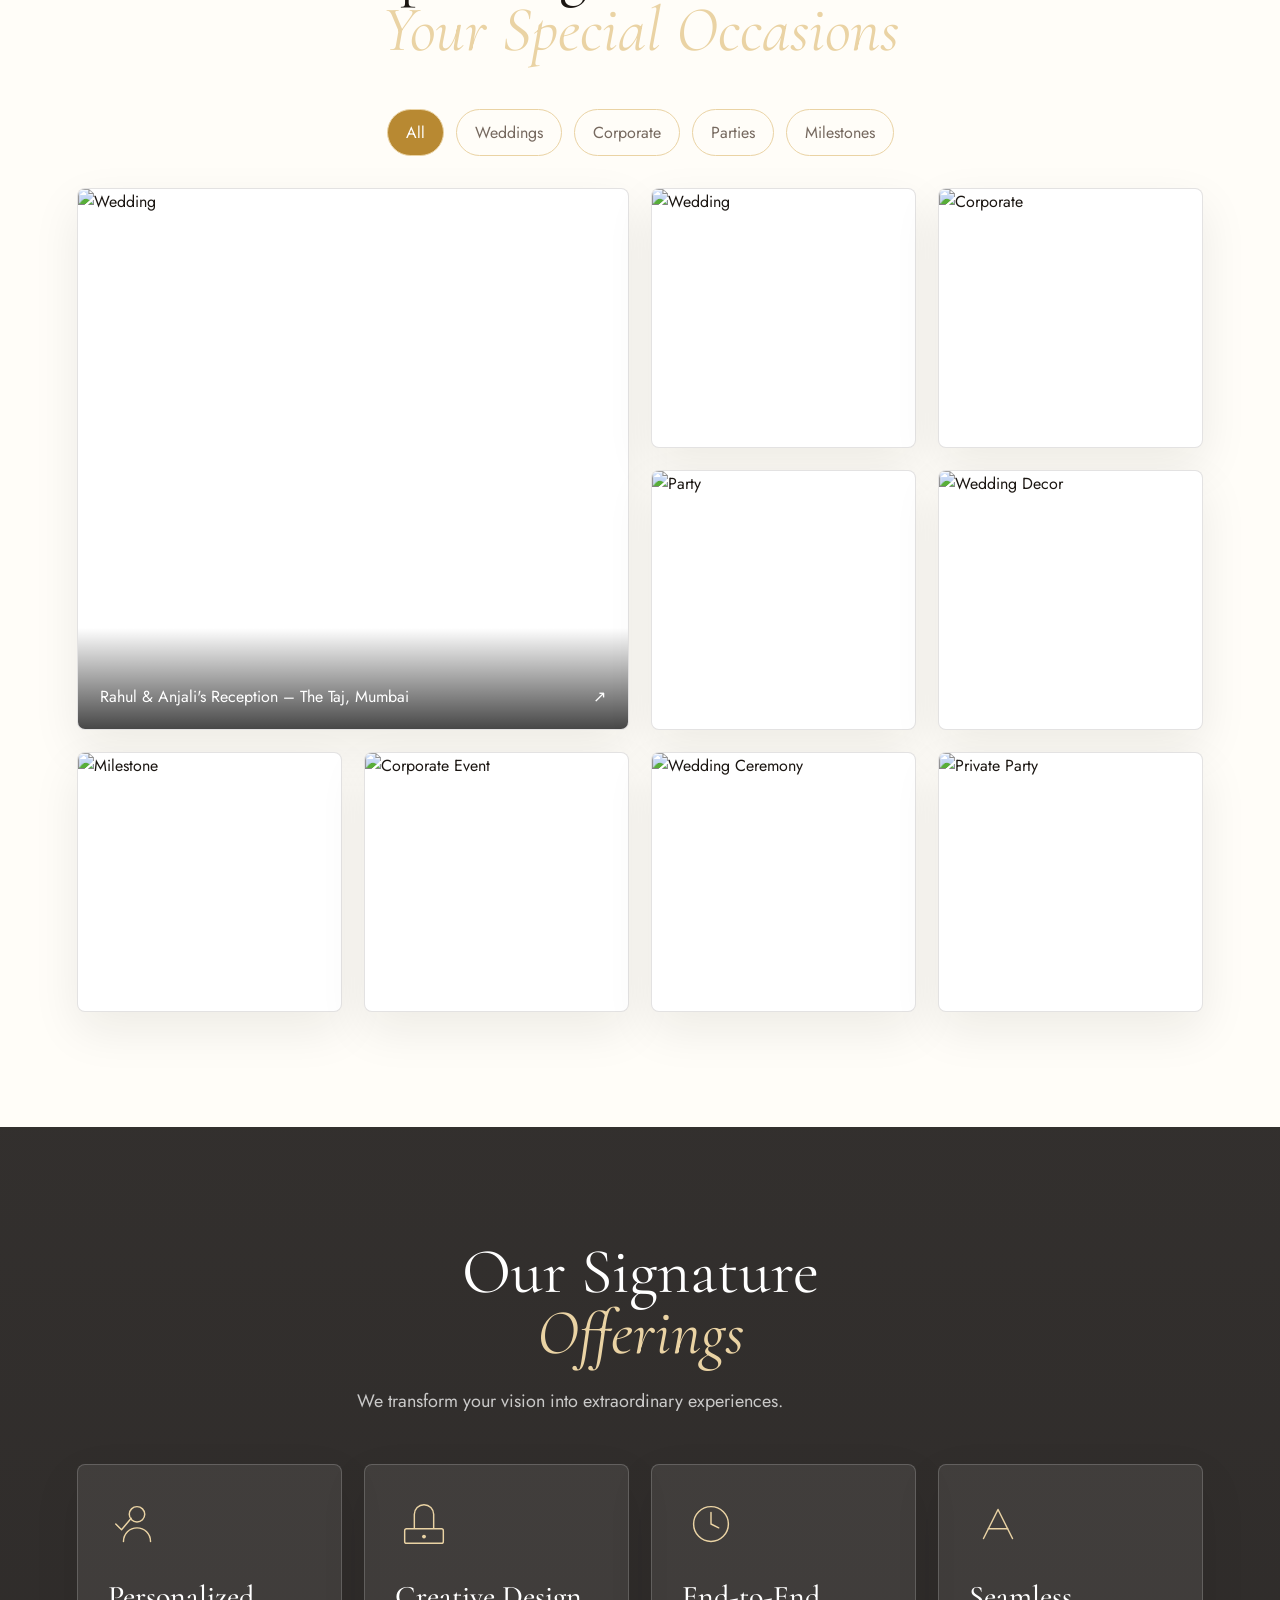
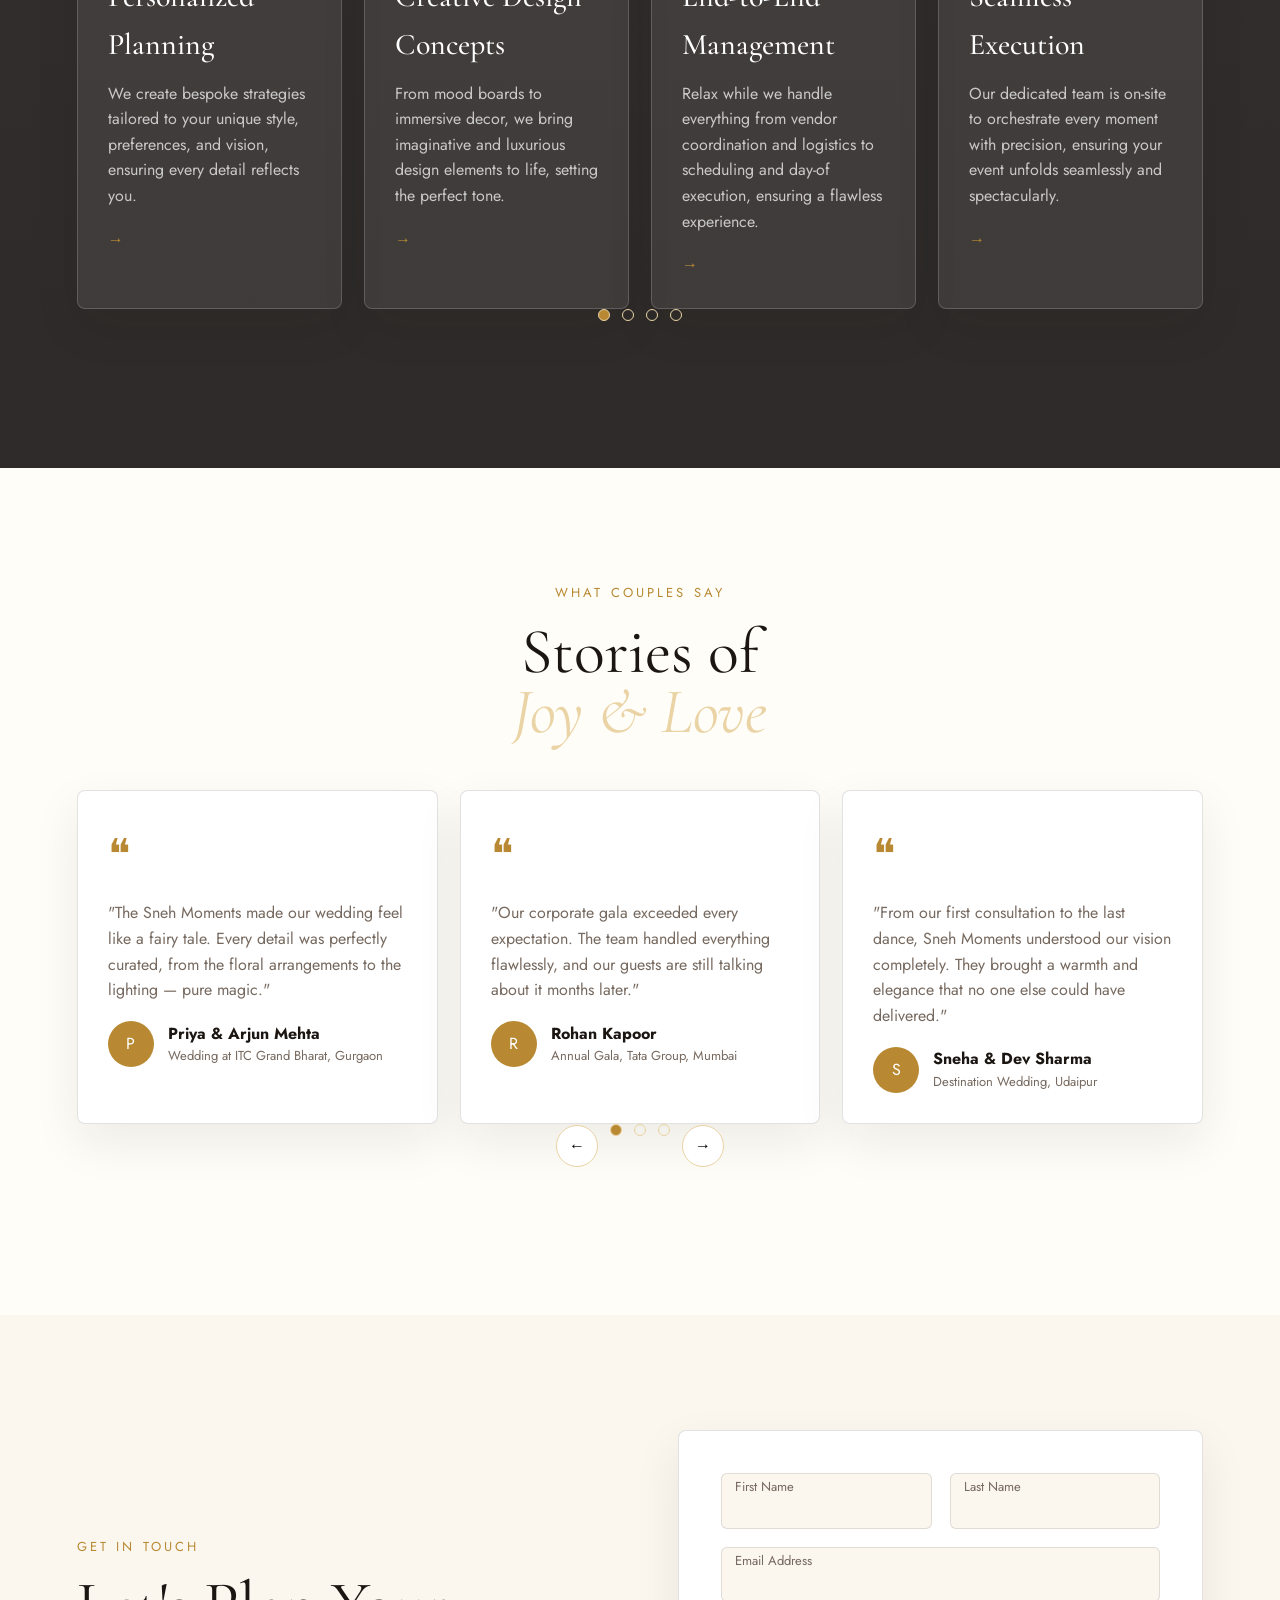
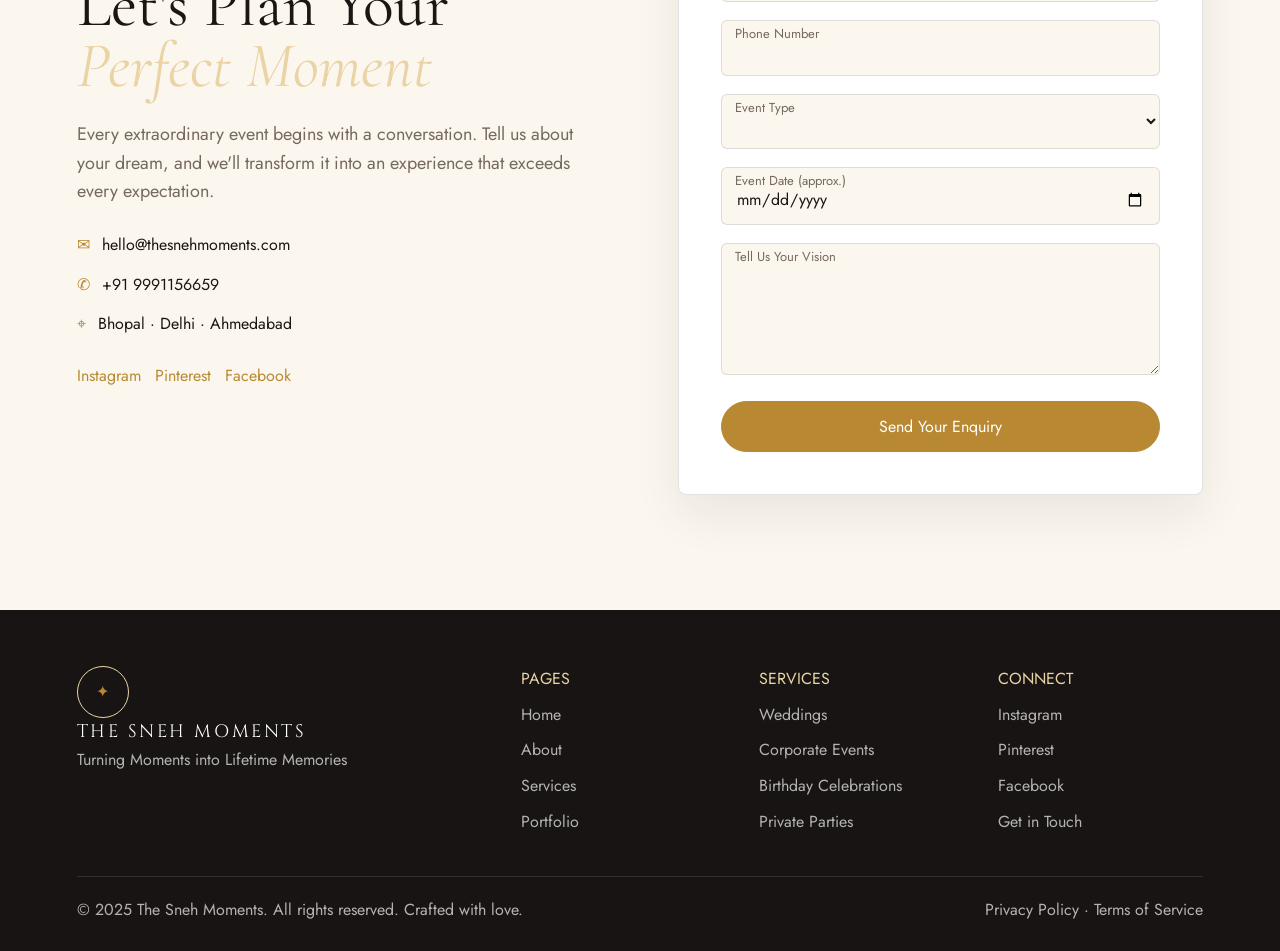
==== commit c3f356e6: "Added instagram links" ====
--- a/src/main/resources/static/index.html
+++ b/src/main/resources/static/index.html
@@ -358,15 +358,15 @@
             </div>
             <div class="contact-item">
                 <span class="contact-icon">✆</span>
-                <span>+91 98765 43210</span>
+                <span>+91 9991156659</span>
             </div>
             <div class="contact-item">
                 <span class="contact-icon">⌖</span>
-                <span>Mumbai · Delhi · Ahmedabad</span>
+                <span>Bhopal · Delhi · Ahmedabad</span>
             </div>
         </div>
         <div class="social-links">
-            <a href="#" class="social-link">Instagram</a>
+            <a href="https://www.instagram.com/thesnehmoments?igsh=MXc1bG8xOGs4a3o3bg==" class="social-link">Instagram</a>
             <a href="#" class="social-link">Pinterest</a>
             <a href="#" class="social-link">Facebook</a>
         </div>
